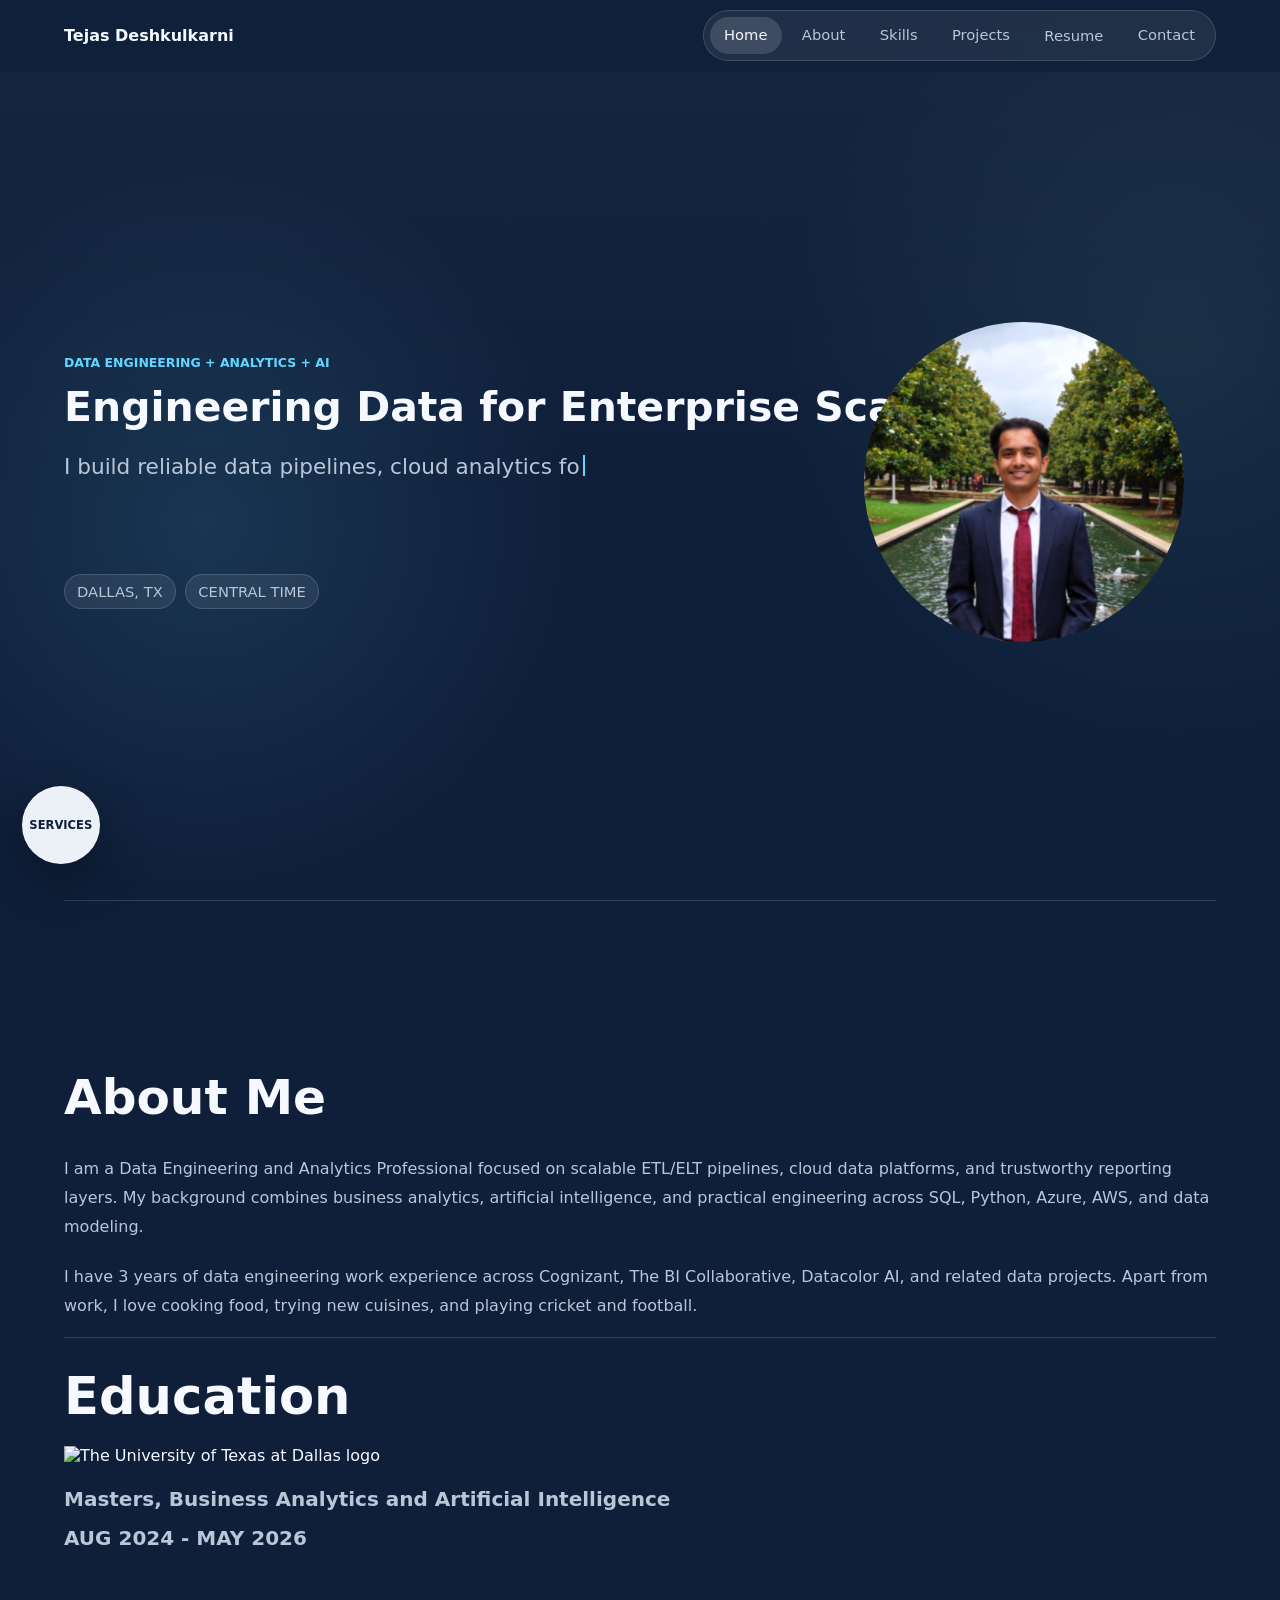
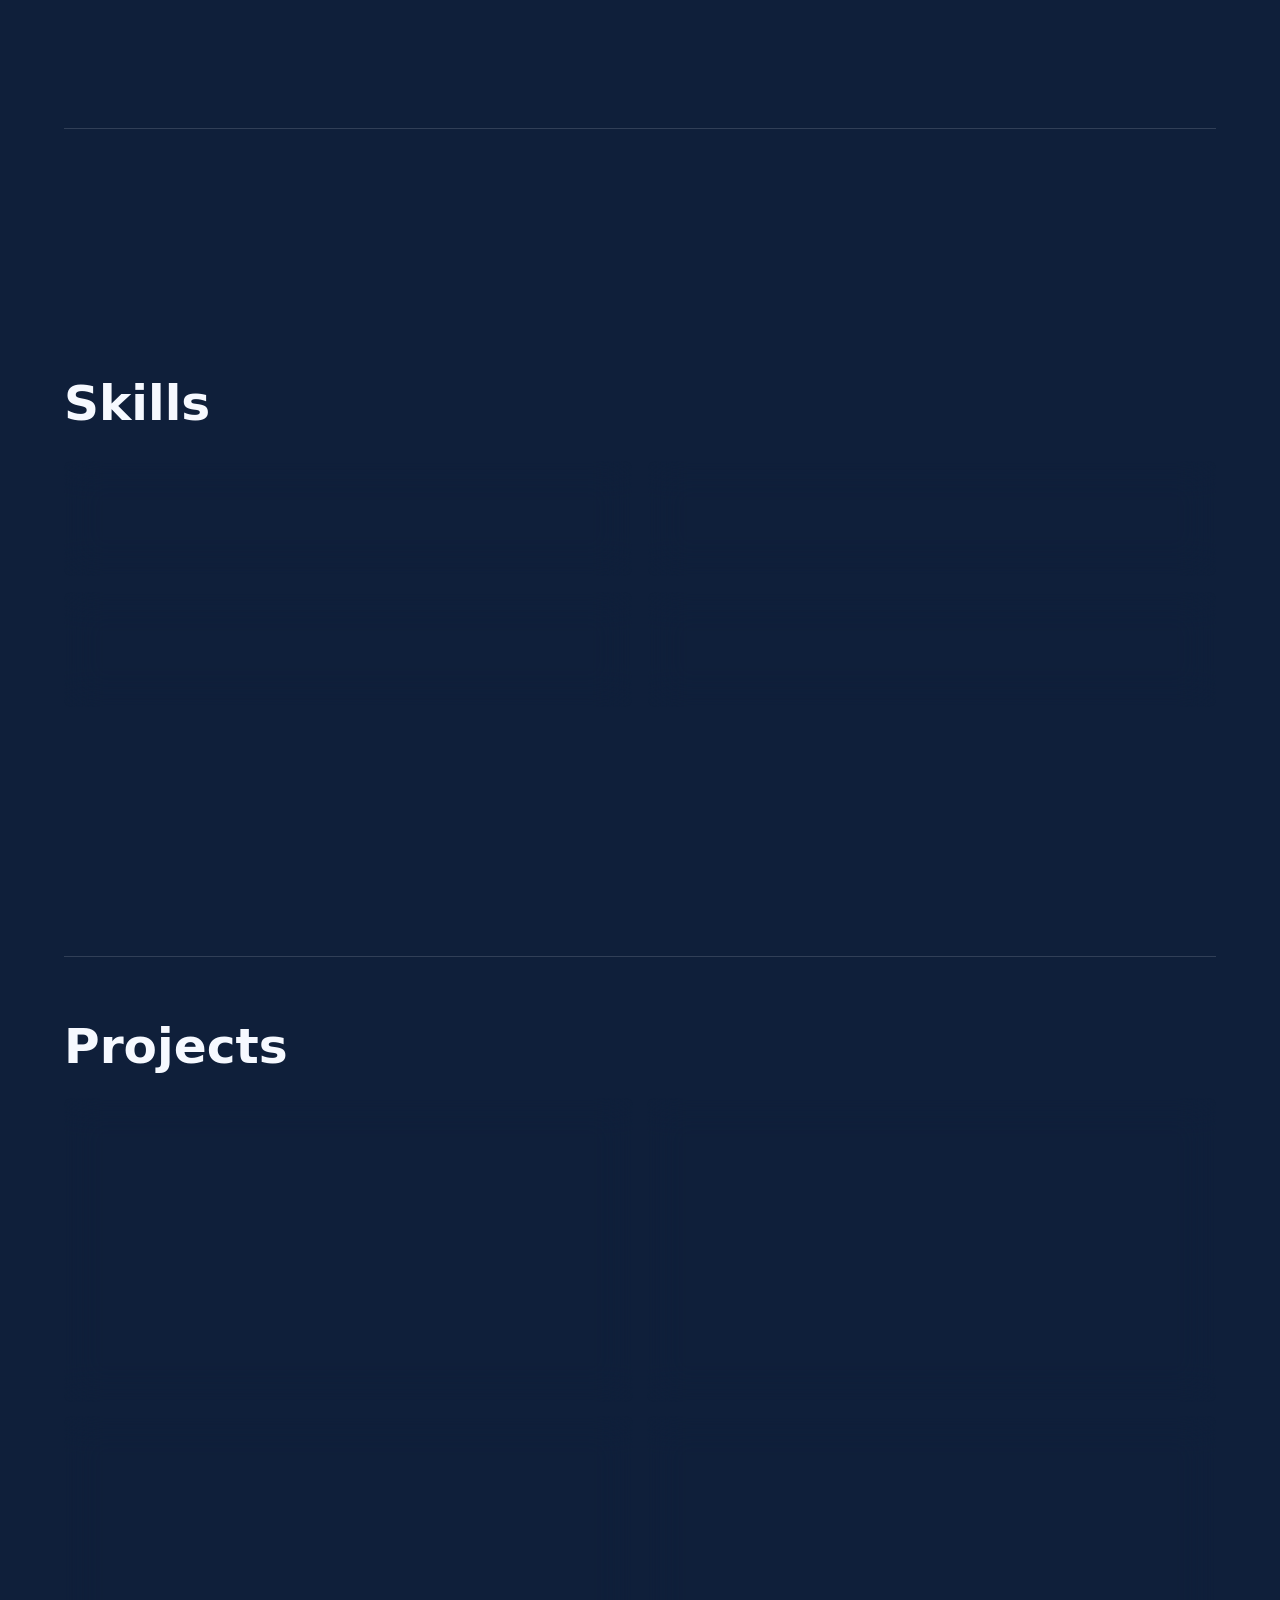
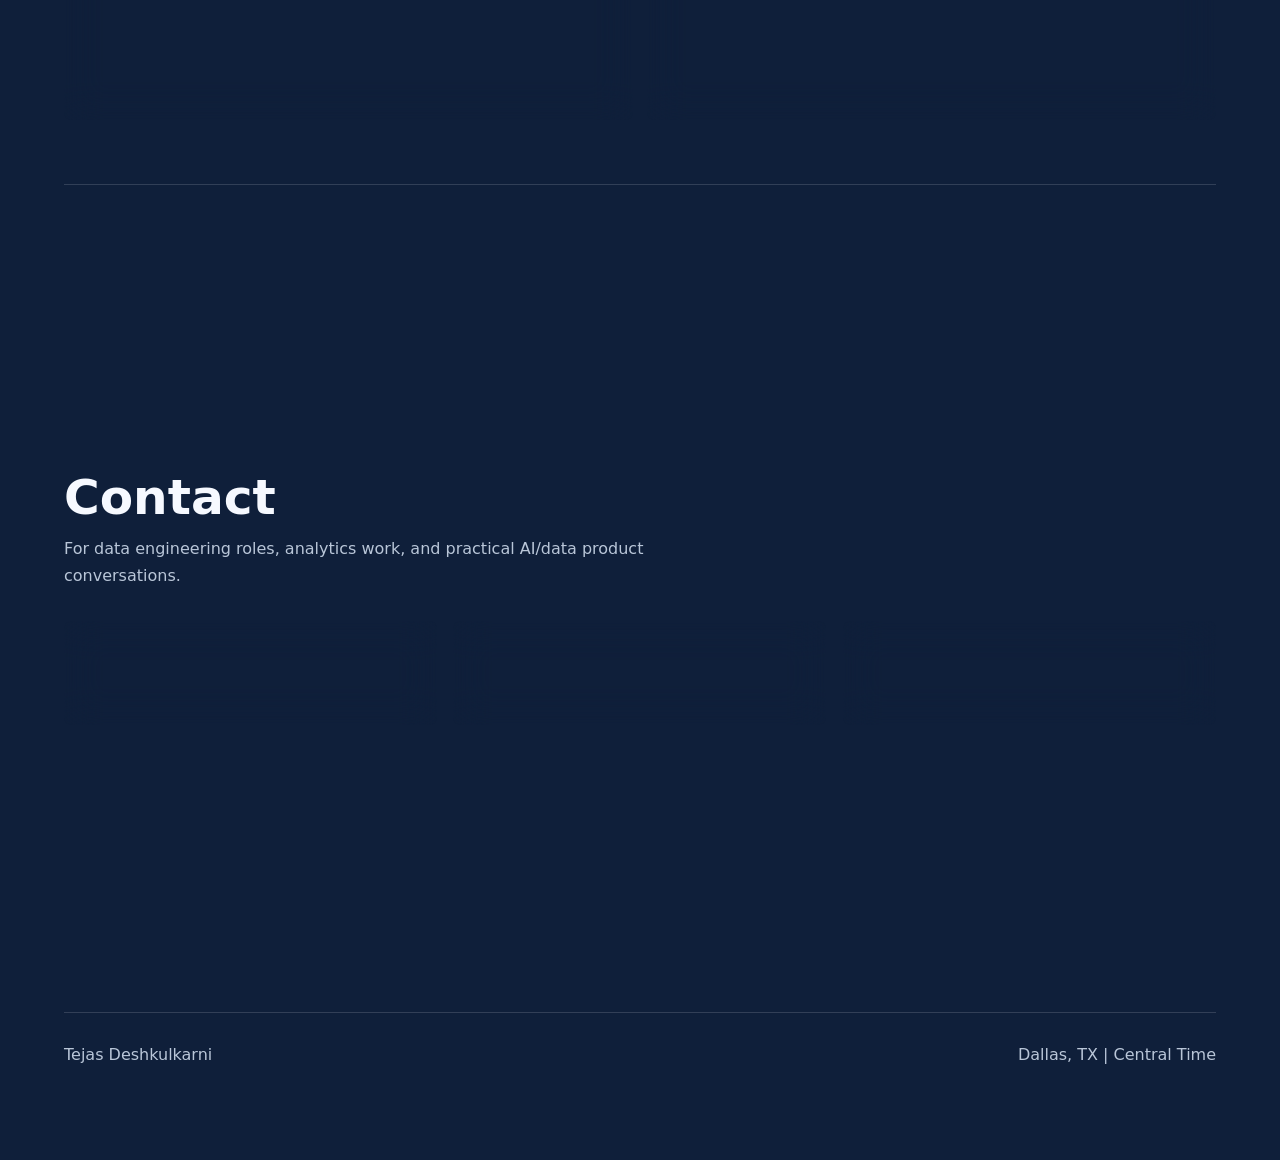
==== index.html @ 815aec46 "Update skills language label" ====
<!doctype html>
<html lang="en">
  <head>
    <meta charset="UTF-8" />
    <meta name="viewport" content="width=device-width, initial-scale=1.0" />
    <meta
      name="description"
      content="Tejas Portfolio - Data engineering, analytics, and AI portfolio for recruiters and clients."
    />
    <meta name="theme-color" content="#0f1f3a" />
    <title>Tejas Deshkulkarni | Engineering Data for Enterprise Scale</title>
    <link rel="icon" href="assets/favicon.svg" type="image/svg+xml" />
    <link rel="preload" as="image" href="assets/linkedin-cropped-photo.png" />
    <link rel="stylesheet" href="styles.css?v=20260722-viewportfix1" />
  </head>
  <body>
    <div class="scroll-progress" aria-hidden="true"></div>
    <div class="cursor-light" aria-hidden="true"></div>

    <header class="site-header" data-elevated="false">
      <a class="brand-mark" href="#home" aria-label="Tejas Deshkulkarni home">Tejas Deshkulkarni</a>

      <nav class="desktop-nav" aria-label="Primary navigation">
        <a href="#home">Home</a>
        <a href="#about">About</a>
        <a href="#skills">Skills</a>
        <a href="#projects">Projects</a>
        <div class="nav-menu">
          <button class="resume-toggle" type="button" aria-expanded="false" aria-controls="resume-menu">Resume</button>
          <div class="resume-menu" id="resume-menu" hidden>
            <a href="documents/Resume_Tejas_Shripad_Deshkulkarni.pdf" target="_blank" rel="noopener noreferrer">View resume</a>
            <a href="documents/Resume_Tejas_Shripad_Deshkulkarni.pdf" download>Download PDF</a>
          </div>
        </div>
        <a href="#contact">Contact</a>
      </nav>

      <button class="icon-button menu-toggle" type="button" aria-label="Open menu" aria-expanded="false">
        <span></span>
        <span></span>
      </button>
    </header>

    <nav class="mobile-nav" aria-label="Mobile navigation" hidden>
      <a href="#home">Home</a>
      <a href="#about">About</a>
      <a href="#skills">Skills</a>
      <a href="#projects">Projects</a>
      <div class="mobile-resume-group">
        <span>Resume</span>
        <a href="documents/Resume_Tejas_Shripad_Deshkulkarni.pdf" target="_blank" rel="noopener noreferrer">View resume</a>
        <a href="documents/Resume_Tejas_Shripad_Deshkulkarni.pdf" download>Download PDF</a>
      </div>
      <a href="#contact">Contact</a>
    </nav>

    <aside class="floating-services" aria-label="Services">
      <button
        class="services-fab"
        type="button"
        aria-expanded="false"
        aria-controls="services-popover"
      >
        Services
      </button>
      <div class="services-popover" id="services-popover" hidden>
        <span>Services</span>
        <ul>
          <li><a class="service-tab" href="data-services.html">Data</a></li>
          <li><a class="service-tab" href="website-development.html">Website Development</a></li>
        </ul>
      </div>
    </aside>

    <main>
      <section class="hero-section" id="home">
        <div class="hero-copy reveal">
          <p class="eyebrow">Data Engineering + Analytics + AI</p>
          <h1>Engineering Data for Enterprise Scale</h1>
          <p
            class="hero-lede is-typing"
            data-type-text="I build reliable data pipelines, cloud analytics foundations, and reporting systems focused on quality, integrity, and business impact."
          ></p>

          <div class="signal-row" aria-label="Portfolio highlights">
            <span>DALLAS, TX</span>
            <span>CENTRAL TIME</span>
          </div>
        </div>

        <div class="hero-visual reveal" aria-label="Portrait of Tejas Deshkulkarni">
          <img
            class="hero-portrait"
            src="assets/linkedin-cropped-photo.png"
            width="800"
            height="800"
            alt="Professional headshot of Tejas Deshkulkarni"
          />
        </div>
      </section>

      <section class="section about-section" id="about">
        <div class="section-heading reveal">
          <h2>About Me</h2>
        </div>
        <div class="about-grid">
          <article class="text-panel reveal">
            <p>
              I am a Data Engineering and Analytics Professional focused on scalable ETL/ELT
              pipelines, cloud data platforms, and trustworthy reporting layers. My background
              combines business analytics, artificial intelligence, and practical engineering across
              SQL, Python, Azure, AWS, and data modeling.
            </p>
            <p>
              I have 3 years of data engineering work experience across Cognizant, The BI
              Collaborative, Datacolor AI, and related data projects. Apart from work, I love
              cooking food, trying new cuisines, and playing cricket and football.
            </p>
          </article>

          <article class="education-feature reveal" aria-label="Education and highlights">
            <h3>Education</h3>
            <div class="education-entry">
              <img
                class="utd-logo"
                src="https://websvcs.utdallas.edu/shared/svg/utd-wordmark-1line-white-web.svg"
                alt="The University of Texas at Dallas logo"
              />
              <p>Masters, Business Analytics and Artificial Intelligence</p>
              <span>AUG 2024 - MAY 2026</span>
            </div>
          </article>
        </div>
      </section>

      <section class="section skills-section" id="skills">
        <div class="section-heading reveal">
          <h2>Skills</h2>
        </div>
        <div class="skill-groups reveal">
          <article class="skill-group">
            <h3>PROGRAMMING LANGUAGES</h3>
            <div class="skill-grid">
              <span class="skill-pill">SQL</span>
              <span class="skill-pill">Python</span>
              <span class="skill-pill">PySpark</span>
            </div>
          </article>
          <article class="skill-group">
            <h3>CLOUD</h3>
            <div class="skill-grid">
              <span class="skill-pill">Azure</span>
              <span class="skill-pill">Azure Data Factory</span>
              <span class="skill-pill">AWS</span>
              <span class="skill-pill">Snowflake</span>
            </div>
          </article>
          <article class="skill-group">
            <h3>DATA ENGINEERING</h3>
            <div class="skill-grid">
              <span class="skill-pill">ETL/ELT</span>
              <span class="skill-pill">Data Modeling</span>
              <span class="skill-pill">Airflow</span>
              <span class="skill-pill">MySQL</span>
            </div>
          </article>
          <article class="skill-group">
            <h3>ANALYTICS</h3>
            <div class="skill-grid">
              <span class="skill-pill">Power BI</span>
              <span class="skill-pill">DAX</span>
              <span class="skill-pill">MS Excel</span>
            </div>
          </article>
        </div>
      </section>

      <section class="section projects-section" id="projects">
        <div class="section-heading reveal">
          <h2>Projects</h2>
        </div>
        <div class="project-grid">
          <article class="project-card reveal">
            <span class="project-kicker">Python data pipeline</span>
            <h3>Retail Analytics Data Pipeline</h3>
            <p>
              Validates retail orders, deduplicates records, calculates sales metrics, and produces
              dimensional CSV outputs with a data quality report.
            </p>
            <div class="tag-row">
              <span>Python</span>
              <span>CSV ETL</span>
              <span>Data Quality</span>
              <span>Unit Tests</span>
            </div>
            <a class="project-link" href="https://github.com/Tejasdk22/Retail-Product-Pipeline" target="_blank" rel="noopener noreferrer">View on GitHub</a>
          </article>

          <article class="project-card reveal">
            <span class="project-kicker">BI reporting system</span>
            <h3>Retail Sales Power BI Report</h3>
            <p>
              A report pack with model-ready CSVs, DAX KPI measures, relationship notes, and a
              multi-page Power BI report specification.
            </p>
            <div class="tag-row">
              <span>Power BI</span>
              <span>DAX</span>
              <span>Data Model</span>
              <span>Reporting</span>
            </div>
            <a class="project-link" href="https://github.com/Tejasdk22/power-bi-sales-report" target="_blank" rel="noopener noreferrer">View on GitHub</a>
          </article>

          <article class="project-card reveal">
            <span class="project-kicker">AI database interface</span>
            <h3>MCP Prompt2DB</h3>
            <p>
              Explores how natural language can drive structured database interactions through an
              MCP-style workflow.
            </p>
            <div class="tag-row">
              <span>MCP</span>
              <span>Prompt Engineering</span>
              <span>Databases</span>
              <span>AI Tooling</span>
            </div>
            <a class="project-link" href="https://github.com/Tejasdk22/MCP-Prompt2DB" target="_blank" rel="noopener noreferrer">View on GitHub</a>
          </article>

          <article class="project-card reveal">
            <span class="project-kicker">Recommendation system</span>
            <h3>Agentra AWS Course Recommender</h3>
            <p>
              Matches learners with relevant AWS course paths using structured inputs and practical
              recommendation logic.
            </p>
            <div class="tag-row">
              <span>AWS</span>
              <span>Recommendation System</span>
              <span>Python</span>
              <span>Data Product</span>
            </div>
            <a class="project-link" href="https://github.com/Tejasdk22/Agentra_AWS_Course_Recommendation_System" target="_blank" rel="noopener noreferrer">View on GitHub</a>
          </article>
        </div>
      </section>

      <section class="section contact-section" id="contact">
        <div class="section-heading reveal">
          <h2>Contact</h2>
          <p>For data engineering roles, analytics work, and practical AI/data product conversations.</p>
        </div>
        <div class="contact-grid">
          <a class="contact-card reveal" href="mailto:tejasdeshus11@gmail.com">
            <span>Email</span>
            <strong>tejasdeshus11@gmail.com</strong>
          </a>
          <div class="contact-card reveal">
            <span>Phone</span>
            <strong>669-249-0931</strong>
          </div>
          <a class="contact-card reveal" href="https://www.linkedin.com/in/tejas-deshkulkarni/" target="_blank" rel="noopener noreferrer">
            <span>LinkedIn</span>
            <strong>tejas-deshkulkarni</strong>
          </a>
        </div>
      </section>
    </main>

    <footer class="site-footer">
      <span>Tejas Deshkulkarni</span>
      <span>Dallas, TX | Central Time</span>
    </footer>

    <script src="script.js?v=20260722-viewportfix1"></script>
  </body>
</html>
---- styles.css ----
:root {
  --bg: #0f1f3a;
  --bg-strong: #142747;
  --ink: #f6f9ff;
  --muted: #b9c6d8;
  --line: rgba(246, 249, 255, 0.15);
  --panel: rgba(18, 39, 70, 0.78);
  --surface: rgba(246, 249, 255, 0.08);
  --surface-strong: rgba(246, 249, 255, 0.14);
  --accent: #62d6ff;
  --accent-2: #7ee6c5;
  --accent-3: #a9c7ff;
  --on-accent: #061727;
  --accent-soft: rgba(98, 214, 255, 0.18);
  --shadow: 0 24px 80px rgba(0, 0, 0, 0.34);
  --radius: 8px;
  --header-height: 72px;
  --panel-height: calc(var(--app-height, 100vh) - var(--header-height));
  color-scheme: dark;
}

* {
  box-sizing: border-box;
}

html {
  scroll-behavior: smooth;
  scroll-padding-top: var(--header-height);
}

body {
  min-width: 320px;
  margin: 0;
  font-family: Inter, ui-sans-serif, system-ui, -apple-system, BlinkMacSystemFont, "Segoe UI", sans-serif;
  color: var(--ink);
  background:
    radial-gradient(circle at 16% 12%, rgba(98, 214, 255, 0.12), transparent 23rem),
    radial-gradient(circle at 92% 8%, rgba(126, 230, 197, 0.08), transparent 25rem),
    linear-gradient(180deg, rgba(246, 249, 255, 0.03), transparent 30rem),
    var(--bg);
  letter-spacing: 0;
}

.scroll-progress {
  position: fixed;
  top: 0;
  left: 0;
  z-index: 60;
  width: 0%;
  height: 3px;
  background: var(--accent);
  box-shadow: 0 0 24px var(--accent-soft);
  pointer-events: none;
}

body.menu-open {
  overflow: hidden;
}

a {
  color: inherit;
  text-decoration: none;
}

button,
input {
  font: inherit;
}

button {
  cursor: pointer;
}

a:focus-visible,
button:focus-visible,
input:focus-visible {
  outline: 3px solid rgba(98, 214, 255, 0.48);
  outline-offset: 4px;
}

img {
  max-width: 100%;
  display: block;
}

[hidden] {
  display: none !important;
}

::selection {
  color: #fff;
  background: var(--accent);
}

.cursor-light {
  position: fixed;
  inset: auto;
  width: 38rem;
  height: 38rem;
  border-radius: 999px;
  pointer-events: none;
  transform: translate(-50%, -50%);
  background: radial-gradient(circle, rgba(98, 214, 255, 0.15), rgba(98, 214, 255, 0) 64%);
  opacity: 0;
  z-index: 0;
  transition: opacity 180ms ease;
}

.site-header {
  position: sticky;
  top: 0;
  z-index: 20;
  min-height: var(--header-height);
  display: flex;
  align-items: center;
  justify-content: space-between;
  padding: 0 5vw;
  background: rgba(15, 31, 58, 0.78);
  border-bottom: 1px solid transparent;
  backdrop-filter: blur(20px);
  transition: border-color 180ms ease, box-shadow 180ms ease;
}

.site-header[data-elevated="true"] {
  border-color: var(--line);
  box-shadow: 0 12px 36px rgba(0, 0, 0, 0.22);
}

.brand-mark,
.desktop-nav,
.signal-row,
.tag-row,
.site-footer {
  display: flex;
  align-items: center;
}

.brand-mark {
  min-height: 2.65rem;
  font-weight: 700;
  letter-spacing: 0;
}

.desktop-nav {
  position: relative;
  gap: 0.35rem;
  padding: 0.35rem;
  border: 1px solid var(--line);
  border-radius: 999px;
  background: rgba(244, 246, 238, 0.07);
}

.desktop-nav a,
.resume-toggle {
  min-height: 2.35rem;
  padding: 0.58rem 0.9rem;
  border: 0;
  border-radius: 999px;
  color: var(--muted);
  background: transparent;
  font-size: 0.92rem;
  transition: color 160ms ease, background 160ms ease;
}

.desktop-nav a:hover,
.desktop-nav a:focus-visible,
.desktop-nav a.is-active,
.resume-toggle:hover,
.resume-toggle:focus-visible,
.resume-toggle[aria-expanded="true"] {
  color: var(--ink);
  background: var(--surface-strong);
}

.nav-menu {
  position: relative;
}

.resume-menu {
  position: absolute;
  right: 0;
  top: calc(100% + 0.6rem);
  z-index: 50;
  min-width: 12rem;
  display: grid;
  gap: 0.25rem;
  padding: 0.45rem;
  border: 1px solid var(--line);
  border-radius: var(--radius);
  background: rgba(20, 43, 78, 0.98);
  box-shadow: var(--shadow);
}

.resume-menu a {
  min-height: 2.5rem;
  padding: 0.7rem 0.8rem;
  border-radius: var(--radius);
}

.icon-button {
  width: 2.65rem;
  height: 2.65rem;
  display: inline-grid;
  place-items: center;
  border: 1px solid var(--line);
  border-radius: 50%;
  color: var(--ink);
  background: var(--surface);
}

.menu-toggle {
  display: none;
  gap: 0.2rem;
}

.menu-toggle span {
  width: 1rem;
  height: 2px;
  display: block;
  background: currentColor;
  transition: transform 160ms ease;
}

.menu-toggle[aria-expanded="true"] span:first-child {
  transform: translateY(2px) rotate(45deg);
}

.menu-toggle[aria-expanded="true"] span:last-child {
  transform: translateY(-2px) rotate(-45deg);
}

.mobile-nav {
  position: fixed;
  inset: var(--header-height) 1rem auto;
  z-index: 30;
  display: grid;
  gap: 0.35rem;
  padding: 0.7rem;
  border: 1px solid var(--line);
  border-radius: var(--radius);
  background: rgba(20, 43, 78, 0.96);
  box-shadow: var(--shadow);
  backdrop-filter: blur(18px);
}

.mobile-nav a {
  padding: 0.95rem 1rem;
  border-radius: var(--radius);
  color: var(--muted);
}

.mobile-resume-group {
  display: grid;
  gap: 0.25rem;
  padding: 0.5rem;
  border: 1px solid var(--line);
  border-radius: var(--radius);
  background: var(--surface);
}

.mobile-resume-group span {
  padding: 0.45rem 0.5rem;
  color: var(--ink);
  font-weight: 800;
}

.mobile-resume-group a {
  padding: 0.75rem 0.5rem;
}

.mobile-nav a:hover {
  background: var(--surface-strong);
  color: var(--ink);
}

.floating-services {
  position: fixed;
  left: clamp(0.85rem, 2vw, 1.35rem);
  bottom: clamp(1.4rem, 4vh, 2.4rem);
  z-index: 40;
}

.services-fab {
  width: 4.9rem;
  height: 4.9rem;
  display: grid;
  place-items: center;
  border: 1px solid rgba(246, 249, 255, 0.9);
  border-radius: 50%;
  color: var(--bg);
  background: rgba(246, 249, 255, 0.96);
  box-shadow: 0 18px 50px rgba(0, 0, 0, 0.32), 0 0 0 0 rgba(246, 249, 255, 0.22);
  font-size: 0.72rem;
  font-weight: 900;
  text-transform: uppercase;
  backdrop-filter: blur(18px);
  animation: servicePulse 2.8s ease-out infinite;
  transition: transform 160ms ease, border-color 160ms ease, background 160ms ease;
}

.services-fab:hover,
.services-fab[aria-expanded="true"] {
  transform: translateX(4px);
  border-color: #fff;
  background: #fff;
}

.services-popover {
  position: absolute;
  left: calc(100% + 0.8rem);
  bottom: 0;
  min-width: 15rem;
  padding: 1rem;
  border: 1px solid var(--line);
  border-radius: var(--radius);
  background: rgba(20, 43, 78, 0.98);
  box-shadow: var(--shadow);
  backdrop-filter: blur(18px);
}

.services-popover span {
  display: block;
  margin-bottom: 0.75rem;
  color: var(--accent-2);
  font-size: 0.78rem;
  font-weight: 900;
  text-transform: uppercase;
}

.services-popover ul {
  display: grid;
  gap: 0.55rem;
  margin: 0;
  padding: 0;
  list-style: none;
}

.service-tab {
  display: block;
  padding: 0.7rem 0.8rem;
  border: 1px solid var(--line);
  border-radius: var(--radius);
  color: var(--ink);
  background: var(--surface);
  font-weight: 800;
  transition: background 160ms ease, transform 160ms ease;
}

.service-tab:hover,
.service-tab:focus-visible {
  background: var(--surface-strong);
  transform: translateX(3px);
}

main {
  position: relative;
  z-index: 1;
}

.hero-section {
  min-height: var(--panel-height);
  display: grid;
  grid-template-columns: minmax(0, 1fr) minmax(18rem, 24rem);
  gap: clamp(2rem, 5vw, 3.75rem);
  align-items: center;
  width: min(1180px, 90vw);
  margin: 0 auto;
  padding: clamp(1.75rem, 4vh, 3rem) 0 clamp(2rem, 5vh, 4rem);
}

.eyebrow {
  margin: 0 0 1rem;
  color: var(--accent);
  font-size: 0.78rem;
  font-weight: 800;
  letter-spacing: 0;
  text-transform: uppercase;
}

h1,
h2,
h3,
p {
  margin-top: 0;
}

h1 {
  max-width: 100%;
  margin-bottom: 1.35rem;
  font-size: clamp(2.35rem, 3.2vw, 2.85rem);
  line-height: 1.04;
  letter-spacing: 0;
  white-space: nowrap;
}

h2 {
  max-width: min(100%, 42rem);
  margin-bottom: 0;
  font-size: clamp(2rem, 3.8vw, 3.4rem);
  line-height: 1.05;
  letter-spacing: 0;
}

h3 {
  margin-bottom: 0.65rem;
  font-size: clamp(1.2rem, 2vw, 1.55rem);
  letter-spacing: 0;
}

.hero-lede {
  max-width: 43rem;
  min-height: 4.4em;
  margin-bottom: 1.8rem;
  color: var(--muted);
  font-size: clamp(1.08rem, 2vw, 1.35rem);
  line-height: 1.6;
}

.hero-lede.is-typing::after {
  content: "";
  display: inline-block;
  width: 0.1em;
  height: 1em;
  margin-left: 0.14em;
  background: var(--accent);
  vertical-align: -0.12em;
  animation: caretBlink 900ms steps(1) infinite;
}

.signal-row {
  flex-wrap: wrap;
  gap: 0.6rem;
  color: var(--muted);
  font-size: 0.92rem;
}

.signal-row span {
  padding: 0.5rem 0.75rem;
  border: 1px solid var(--line);
  border-radius: 999px;
  background: var(--surface);
}

.hero-visual {
  position: relative;
  display: grid;
  justify-items: center;
}

.hero-portrait {
  width: clamp(19rem, 25vw, 23.5rem);
  height: clamp(19rem, 25vw, 23.5rem);
  aspect-ratio: 1 / 1;
  border-radius: 50%;
  object-fit: cover;
  object-position: center center;
  filter: saturate(1.04) contrast(1.03);
}

.section {
  width: min(1180px, 90vw);
  margin: 0 auto;
}

.section {
  padding: clamp(3rem, 6vw, 5rem) 0;
  border-top: 1px solid var(--line);
}

.about-section,
.skills-section,
.projects-section,
.contact-section {
  min-height: var(--panel-height);
  display: flex;
  flex-direction: column;
  justify-content: center;
  padding-top: clamp(1.25rem, 2.5vh, 2rem);
  padding-bottom: clamp(1.25rem, 2.5vh, 2rem);
}

.projects-section .section-heading {
  margin-bottom: clamp(1rem, 2.5vw, 1.6rem);
}

.section-heading {
  margin-bottom: clamp(1.25rem, 2.5vw, 2rem);
}

.section-heading h2 {
  white-space: nowrap;
}

.section-heading p {
  max-width: 42rem;
  margin: 0.85rem 0 0;
  color: var(--muted);
  line-height: 1.65;
}

.about-grid {
  display: grid;
  grid-template-columns: 1fr;
  gap: 1rem;
  align-items: stretch;
}

.contact-card {
  border: 1px solid var(--line);
  border-radius: var(--radius);
  background: var(--panel);
  box-shadow: 0 18px 60px rgba(0, 0, 0, 0.18);
  backdrop-filter: blur(18px);
}

.text-panel {
  height: 100%;
  display: flex;
  flex-direction: column;
  justify-content: center;
  padding: 0;
}

.text-panel p {
  max-width: 76rem;
  margin-bottom: 1.35rem;
  color: var(--muted);
  text-align: left;
  line-height: 1.8;
}

.text-panel p:last-child {
  margin-bottom: 0;
}

.education-feature {
  padding: clamp(1.25rem, 3vw, 2rem) 0 0;
  border-top: 1px solid var(--line);
}

.education-feature h3 {
  max-width: 100%;
  margin-bottom: 1.4rem;
  font-size: clamp(2rem, 4vw, 3.4rem);
  line-height: 1.05;
}

.education-entry {
  display: grid;
  gap: 0.65rem;
  padding-bottom: 0.2rem;
}

.utd-logo {
  width: min(100%, 26rem);
  height: auto;
  margin-bottom: 0.6rem;
}

.education-entry h4 {
  margin: 0;
  color: var(--ink);
  font-size: clamp(1.45rem, 2.8vw, 2.4rem);
  line-height: 1.08;
}

.education-entry p,
.education-entry span {
  margin: 0;
  color: var(--muted);
  font-size: clamp(1rem, 1.8vw, 1.25rem);
  font-weight: 800;
  line-height: 1.45;
}

.skill-groups {
  display: grid;
  grid-template-columns: repeat(2, minmax(0, 1fr));
  gap: 1rem;
}

.skill-group {
  position: relative;
  padding: 1.05rem;
  border: 1px solid var(--line);
  border-radius: var(--radius);
  background: var(--panel);
  box-shadow: 0 18px 60px rgba(0, 0, 0, 0.18);
  backdrop-filter: blur(18px);
}

.skill-group h3 {
  margin-bottom: 1rem;
  color: var(--accent-3);
  font-size: 1rem;
}

.skill-grid {
  display: flex;
  flex-wrap: wrap;
  gap: 0.72rem;
}

.skill-pill {
  min-height: 2.8rem;
  display: inline-flex;
  align-items: center;
  padding: 0.7rem 0.85rem;
  border: 1px solid var(--line);
  border-radius: var(--radius);
  background: var(--surface);
  box-shadow: 0 14px 34px rgba(0, 0, 0, 0.16);
  transition: transform 160ms ease, opacity 160ms ease;
}

.skill-pill:hover {
  transform: translateY(-3px);
}

.project-grid {
  display: grid;
  grid-template-columns: repeat(2, minmax(0, 1fr));
  gap: 0.85rem;
}

.project-card {
  position: relative;
  overflow: hidden;
  display: grid;
  grid-template-rows: 1.1rem 4.35rem 5.2rem 3.55rem auto;
  min-height: 18.75rem;
  padding: 1rem;
  border: 1px solid var(--line);
  border-radius: var(--radius);
  background: var(--panel);
  box-shadow: 0 18px 60px rgba(0, 0, 0, 0.18);
  backdrop-filter: blur(18px);
  transition: transform 180ms ease, border-color 180ms ease, box-shadow 180ms ease;
}

.project-card::before {
  content: "";
  position: absolute;
  inset: 0 0 auto;
  height: 3px;
  background: linear-gradient(90deg, var(--accent), var(--accent-2));
  opacity: 0.72;
}

.project-card:hover {
  transform: translateY(-5px);
  border-color: rgba(98, 214, 255, 0.38);
  box-shadow: var(--shadow);
}

.project-kicker {
  color: var(--accent-2);
  font-size: 0.72rem;
  font-weight: 800;
  text-transform: uppercase;
}

.project-card h3 {
  max-width: 20ch;
  margin-bottom: 0;
  align-self: center;
  font-size: clamp(1.35rem, 2vw, 1.7rem);
  line-height: 1.08;
}

.project-card p {
  max-width: 37rem;
  margin-bottom: 0;
  color: var(--muted);
  line-height: 1.55;
}

.project-link {
  width: fit-content;
  padding: 0.68rem 0.8rem;
  border: 1px solid var(--line);
  border-radius: var(--radius);
  color: var(--ink);
  background: var(--surface);
  font-weight: 800;
  transition: background 160ms ease, transform 160ms ease;
}

.project-link:hover {
  background: var(--surface-strong);
  transform: translateY(-2px);
}

.tag-row {
  align-self: start;
  flex-wrap: wrap;
  gap: 0.38rem;
  margin-bottom: 0;
}

.tag-row span {
  padding: 0.38rem 0.52rem;
  border: 1px solid var(--line);
  border-radius: 999px;
  color: var(--muted);
  font-size: 0.72rem;
  background: var(--surface);
}

.contact-grid {
  display: grid;
  grid-template-columns: repeat(3, minmax(0, 1fr));
  gap: 1rem;
}

.contact-card span {
  color: var(--accent-3);
  font-size: 0.78rem;
  font-weight: 800;
  text-transform: uppercase;
}

.contact-card {
  min-height: 6.5rem;
  display: flex;
  flex-direction: column;
  justify-content: space-between;
  padding: 1.2rem;
  overflow-wrap: anywhere;
  transition: transform 160ms ease, box-shadow 160ms ease;
}

a.contact-card:hover {
  transform: translateY(-4px);
  box-shadow: var(--shadow);
}

.service-page {
  min-height: var(--panel-height);
}

.service-hero {
  min-height: var(--panel-height);
  display: flex;
  flex-direction: column;
  justify-content: center;
  padding-top: clamp(3.5rem, 8vw, 6rem);
  padding-bottom: clamp(2rem, 4vw, 3rem);
  border-top: 0;
}

.service-landing {
  display: grid;
  grid-template-columns: minmax(0, 1fr);
  gap: clamp(0.55rem, 1.2vw, 0.85rem);
  align-content: center;
  padding-top: clamp(1rem, 2.5vh, 1.6rem);
  padding-bottom: clamp(1rem, 2.5vh, 1.6rem);
}

.service-landing .eyebrow,
.service-landing h1,
.service-landing .service-lede,
.service-landing .service-card-grid {
  grid-column: 1 / -1;
}

.service-landing .eyebrow {
  margin-bottom: 0;
}

.service-landing h1 {
  margin-bottom: 0;
  font-size: clamp(2.15rem, 4.4vw, 3.55rem);
}

.service-landing .service-lede {
  max-width: 58rem;
  margin-bottom: 0.15rem;
}

.service-hero h1 {
  max-width: 13ch;
  white-space: normal;
}

.service-lede {
  max-width: 52rem;
  color: var(--muted);
  font-size: clamp(1.12rem, 2vw, 1.45rem);
  line-height: 1.65;
}

.service-card-grid {
  display: grid;
  grid-template-columns: minmax(0, 1fr);
  gap: 0;
  align-items: start;
}

.service-card-grid-single {
  grid-template-columns: minmax(0, 1fr);
}

.service-card-grid-compact {
  grid-template-columns: minmax(0, 1fr);
  gap: 0;
}

.service-detail-card {
  display: grid;
  grid-template-columns: minmax(12rem, 0.32fr) minmax(0, 1fr);
  gap: clamp(0.75rem, 1.6vw, 1.25rem);
  align-items: baseline;
  padding: 0.72rem 0;
  border-top: 1px solid var(--line);
}

.service-card-grid-compact .service-detail-card,
.service-landing .service-card-grid-single .service-detail-card {
  min-height: 0;
  grid-template-rows: none;
  padding: 0.72rem 0;
}

.service-landing .service-card-grid-single .service-detail-card {
  grid-template-columns: minmax(0, 1fr);
  gap: 0.55rem;
}

.service-detail-card span {
  display: block;
  color: var(--accent-2);
  font-size: 0.78rem;
  font-weight: 900;
  text-transform: uppercase;
}

.service-detail-card h2 {
  margin-bottom: 0;
  font-size: clamp(1.1rem, 1.55vw, 1.35rem);
  line-height: 1.1;
}

.service-card-grid-compact .service-detail-card h2,
.service-landing .service-card-grid-single .service-detail-card h2 {
  margin: 0;
  font-size: clamp(1.1rem, 1.55vw, 1.35rem);
}

.service-detail-card p {
  margin-bottom: 0;
  color: var(--muted);
  line-height: 1.45;
}

.service-card-grid-compact .service-detail-card p,
.service-landing .service-card-grid-single .service-detail-card p {
  font-size: 0.9rem;
  line-height: 1.45;
}

.service-tools {
  margin-top: 0;
  padding: 0.9rem 0 0;
  border-top: 1px solid var(--line);
  border-right: 0;
  border-bottom: 0;
  border-left: 0;
  border-radius: var(--radius);
  background: transparent;
}

.service-landing .service-tools,
.service-landing .service-next {
  height: 100%;
  margin-top: 0;
  padding: 0.9rem 0 0;
}

.service-tools > span {
  display: block;
  margin-bottom: 1rem;
  color: var(--accent-3);
  font-size: 0.78rem;
  font-weight: 900;
  text-transform: uppercase;
}

.service-landing .service-tools > span {
  margin-bottom: 0.75rem;
}

.service-tool-grid {
  display: flex;
  flex-wrap: wrap;
  gap: 0.55rem;
}

.service-tool-grid span {
  min-height: 2.35rem;
  display: inline-flex;
  align-items: center;
  padding: 0.55rem 0.75rem;
  border: 1px solid var(--line);
  border-radius: var(--radius);
  color: var(--ink);
  background: var(--surface);
  font-weight: 800;
  font-size: 0.88rem;
}

.service-next {
  margin-top: 0;
  padding: 0.9rem 0 0;
  border-top: 1px solid rgba(126, 230, 197, 0.28);
  border-right: 0;
  border-bottom: 0;
  border-left: 0;
  border-radius: var(--radius);
  background: transparent;
  box-shadow: none;
}

.service-next h2 {
  margin-bottom: 0.75rem;
  font-size: clamp(1.55rem, 2.5vw, 2.2rem);
}

.service-landing .service-next h2 {
  font-size: clamp(1.25rem, 2vw, 1.75rem);
}

.service-next p {
  max-width: 42rem;
  margin-bottom: 1.2rem;
  color: var(--muted);
  line-height: 1.7;
}

.service-landing .service-next p {
  margin-bottom: 0.9rem;
  line-height: 1.5;
}

.site-footer {
  justify-content: space-between;
  gap: 1rem;
  width: min(1180px, 90vw);
  margin: 0 auto;
  padding: 2rem 0 6rem;
  color: var(--muted);
  border-top: 1px solid var(--line);
}

.reveal {
  opacity: 0;
  transform: translateY(24px);
  transition: opacity 700ms ease, transform 700ms ease;
}

.reveal.is-visible {
  opacity: 1;
  transform: translateY(0);
}

@keyframes caretBlink {
  50% {
    opacity: 0;
  }
}

@keyframes servicePulse {
  0% {
    box-shadow: 0 18px 50px rgba(0, 0, 0, 0.32), 0 0 0 0 rgba(246, 249, 255, 0.22);
  }

  70% {
    box-shadow: 0 18px 50px rgba(0, 0, 0, 0.32), 0 0 0 18px rgba(246, 249, 255, 0);
  }

  100% {
    box-shadow: 0 18px 50px rgba(0, 0, 0, 0.32), 0 0 0 0 rgba(246, 249, 255, 0);
  }
}

@media (max-width: 920px) {
  .desktop-nav {
    display: none;
  }

  .menu-toggle {
    display: inline-grid;
  }

  .hero-section,
  .about-grid {
    grid-template-columns: 1fr;
  }

  .hero-section {
    min-height: var(--panel-height);
    padding-top: 1.5rem;
  }

  h1 {
    max-width: 14ch;
    white-space: normal;
  }

  .hero-visual {
    order: -1;
    justify-items: start;
  }

  .hero-portrait {
    width: min(76vw, 20rem);
    height: min(76vw, 20rem);
  }

  .skill-groups,
  .contact-grid {
    grid-template-columns: 1fr 1fr;
  }

  .project-grid {
    grid-template-columns: 1fr;
  }

  .service-landing {
    min-height: auto;
    grid-template-columns: 1fr;
    padding-top: 2rem;
    padding-bottom: 2.5rem;
  }

  .service-landing .service-tools,
  .service-landing .service-next {
    height: auto;
  }

  .service-card-grid,
  .service-card-grid-single {
    grid-template-columns: 1fr;
  }

  .service-detail-card {
    grid-template-columns: 1fr;
    gap: 0.25rem;
    grid-template-rows: auto;
    min-height: 0;
  }

  .service-detail-card span,
  .service-detail-card h2 {
    margin-bottom: 0.15rem;
  }

}

@media (max-width: 640px) {
  :root {
    --header-height: 64px;
  }

  .site-header {
    padding: 0 1rem;
  }

  .floating-services {
    left: 0.7rem;
    bottom: 1.2rem;
  }

  .services-fab {
    width: 4.35rem;
    height: 4.35rem;
    font-size: 0.66rem;
  }

  .services-popover {
    left: 0;
    top: auto;
    bottom: calc(100% + 0.8rem);
    width: min(16rem, calc(100vw - 1.4rem));
    min-width: 0;
    transform: none;
  }

  .hero-section,
  .section,
  .site-footer {
    width: min(100% - 2rem, 1180px);
  }

  .project-grid,
  .skill-groups,
  .contact-grid {
    grid-template-columns: 1fr;
  }

  .project-card {
    grid-template-rows: auto;
    min-height: 0;
  }

  .project-kicker,
  .project-card h3,
  .project-card p,
  .tag-row {
    margin-bottom: 1rem;
  }

  .text-panel p {
    text-align: left;
  }


  .site-footer {
    display: grid;
  }

}

@media (prefers-reduced-motion: reduce) {
  *,
  *::before,
  *::after {
    scroll-behavior: auto !important;
    animation-duration: 0.001ms !important;
    animation-iteration-count: 1 !important;
    transition-duration: 0.001ms !important;
  }

  .cursor-light {
    display: none;
  }

  .services-fab {
    animation: none;
  }
}
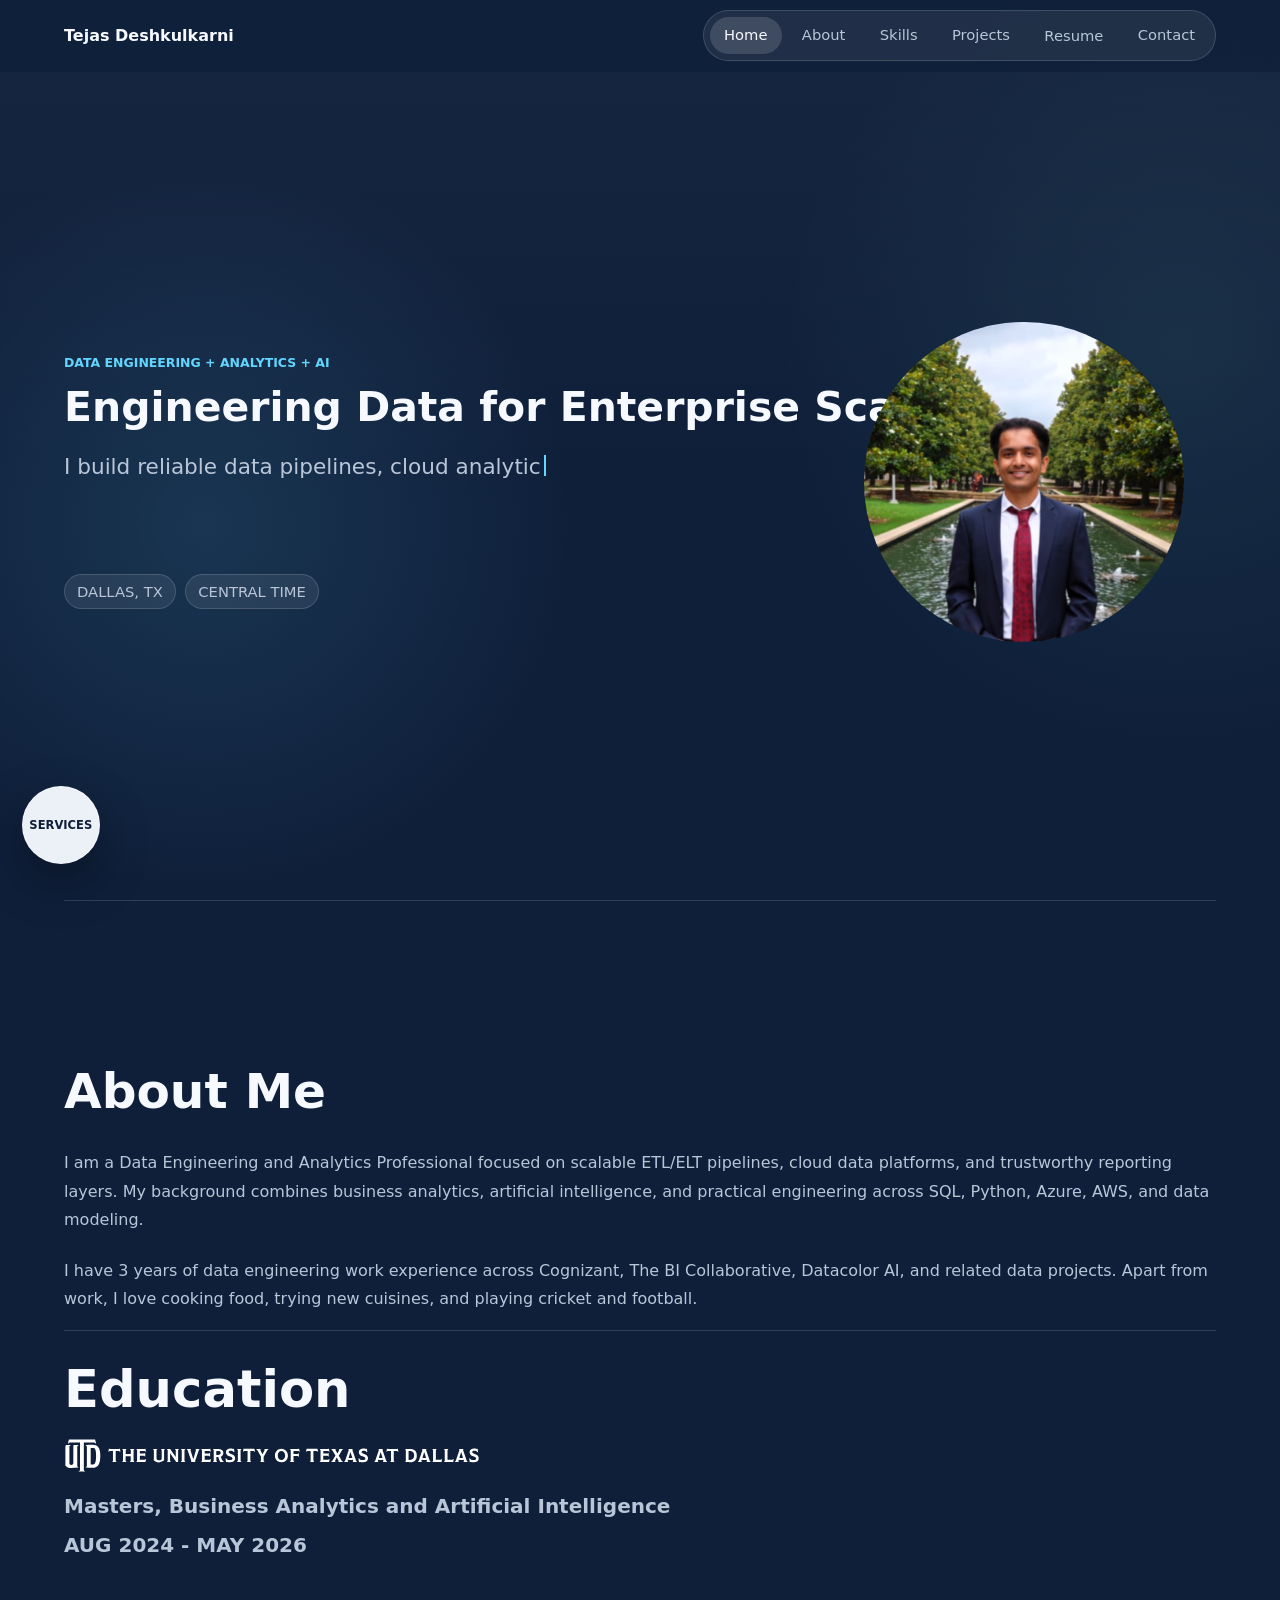
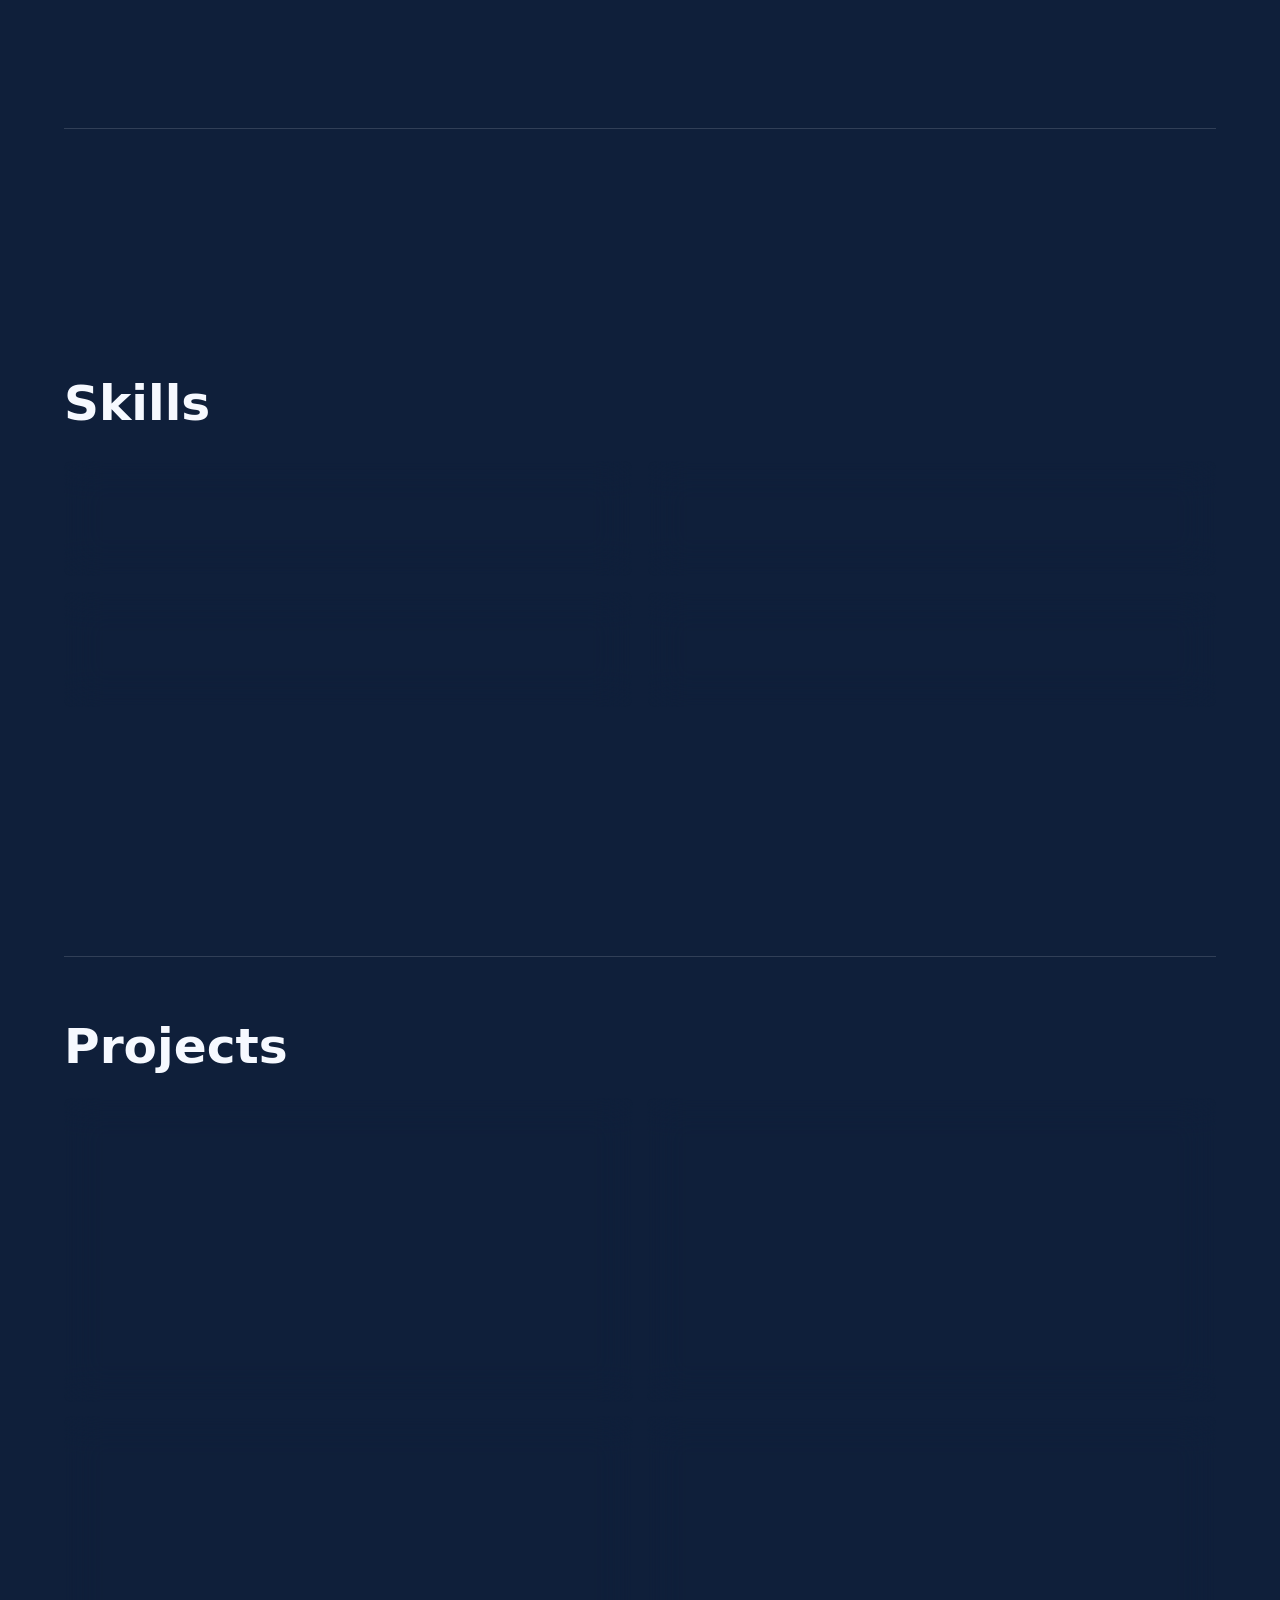
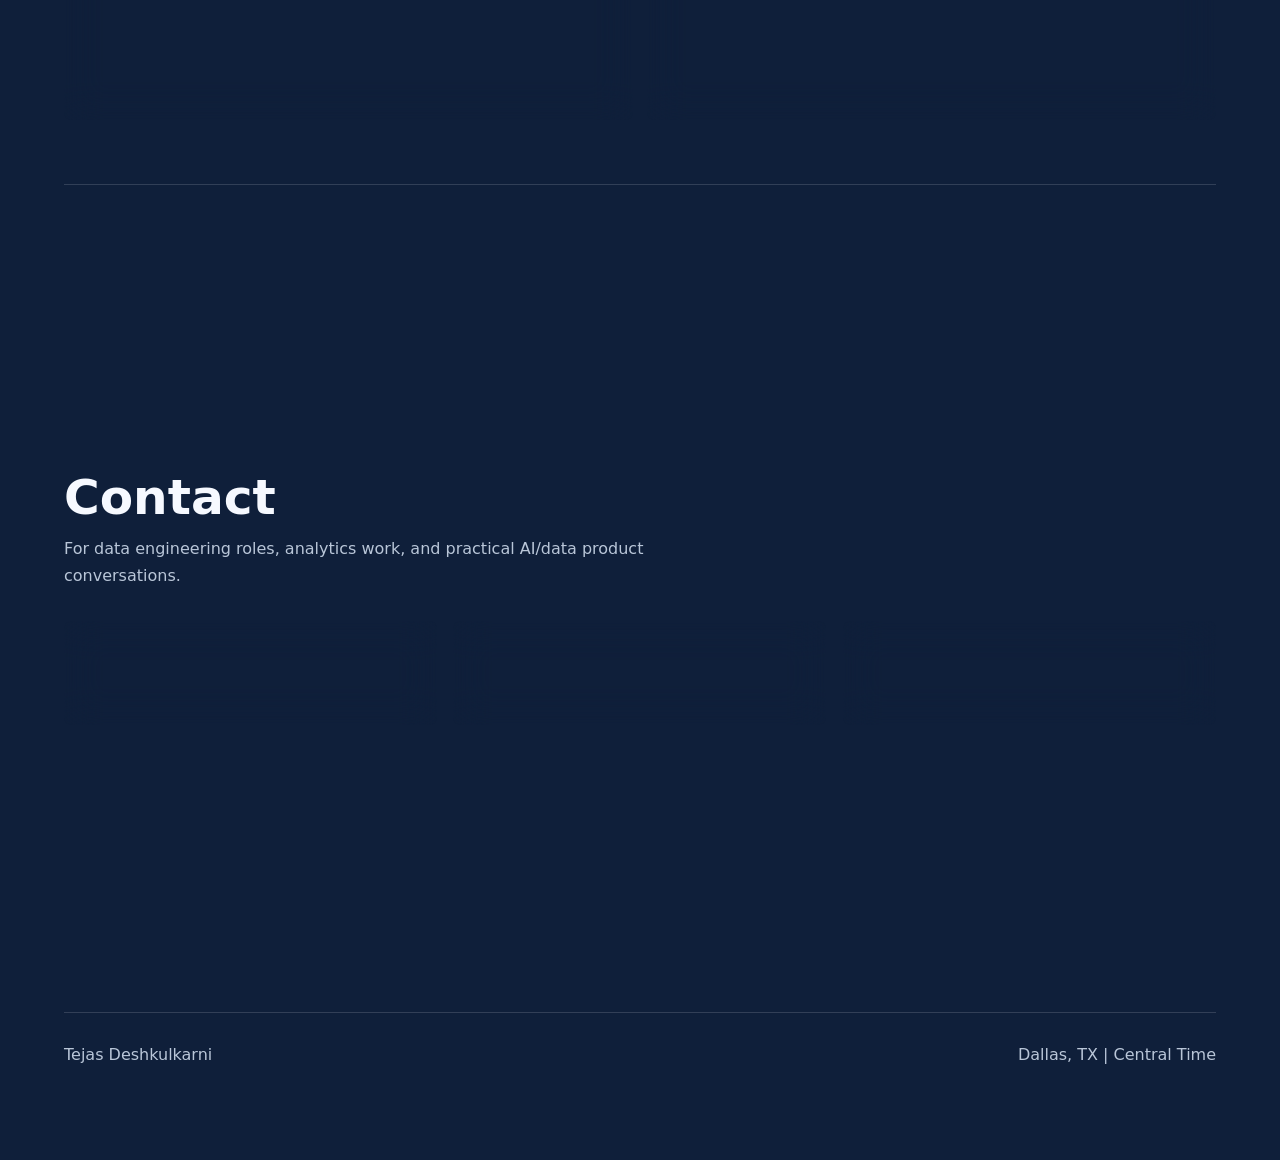
==== commit 7a5f3a17: "Use local UT Dallas logo asset" ====
--- a/index.html
+++ b/index.html
@@ -123,7 +123,7 @@
             <div class="education-entry">
               <img
                 class="utd-logo"
-                src="https://websvcs.utdallas.edu/shared/svg/utd-wordmark-1line-white-web.svg"
+                src="assets/utd-wordmark-1line-white-web.svg"
                 alt="The University of Texas at Dallas logo"
               />
               <p>Masters, Business Analytics and Artificial Intelligence</p>
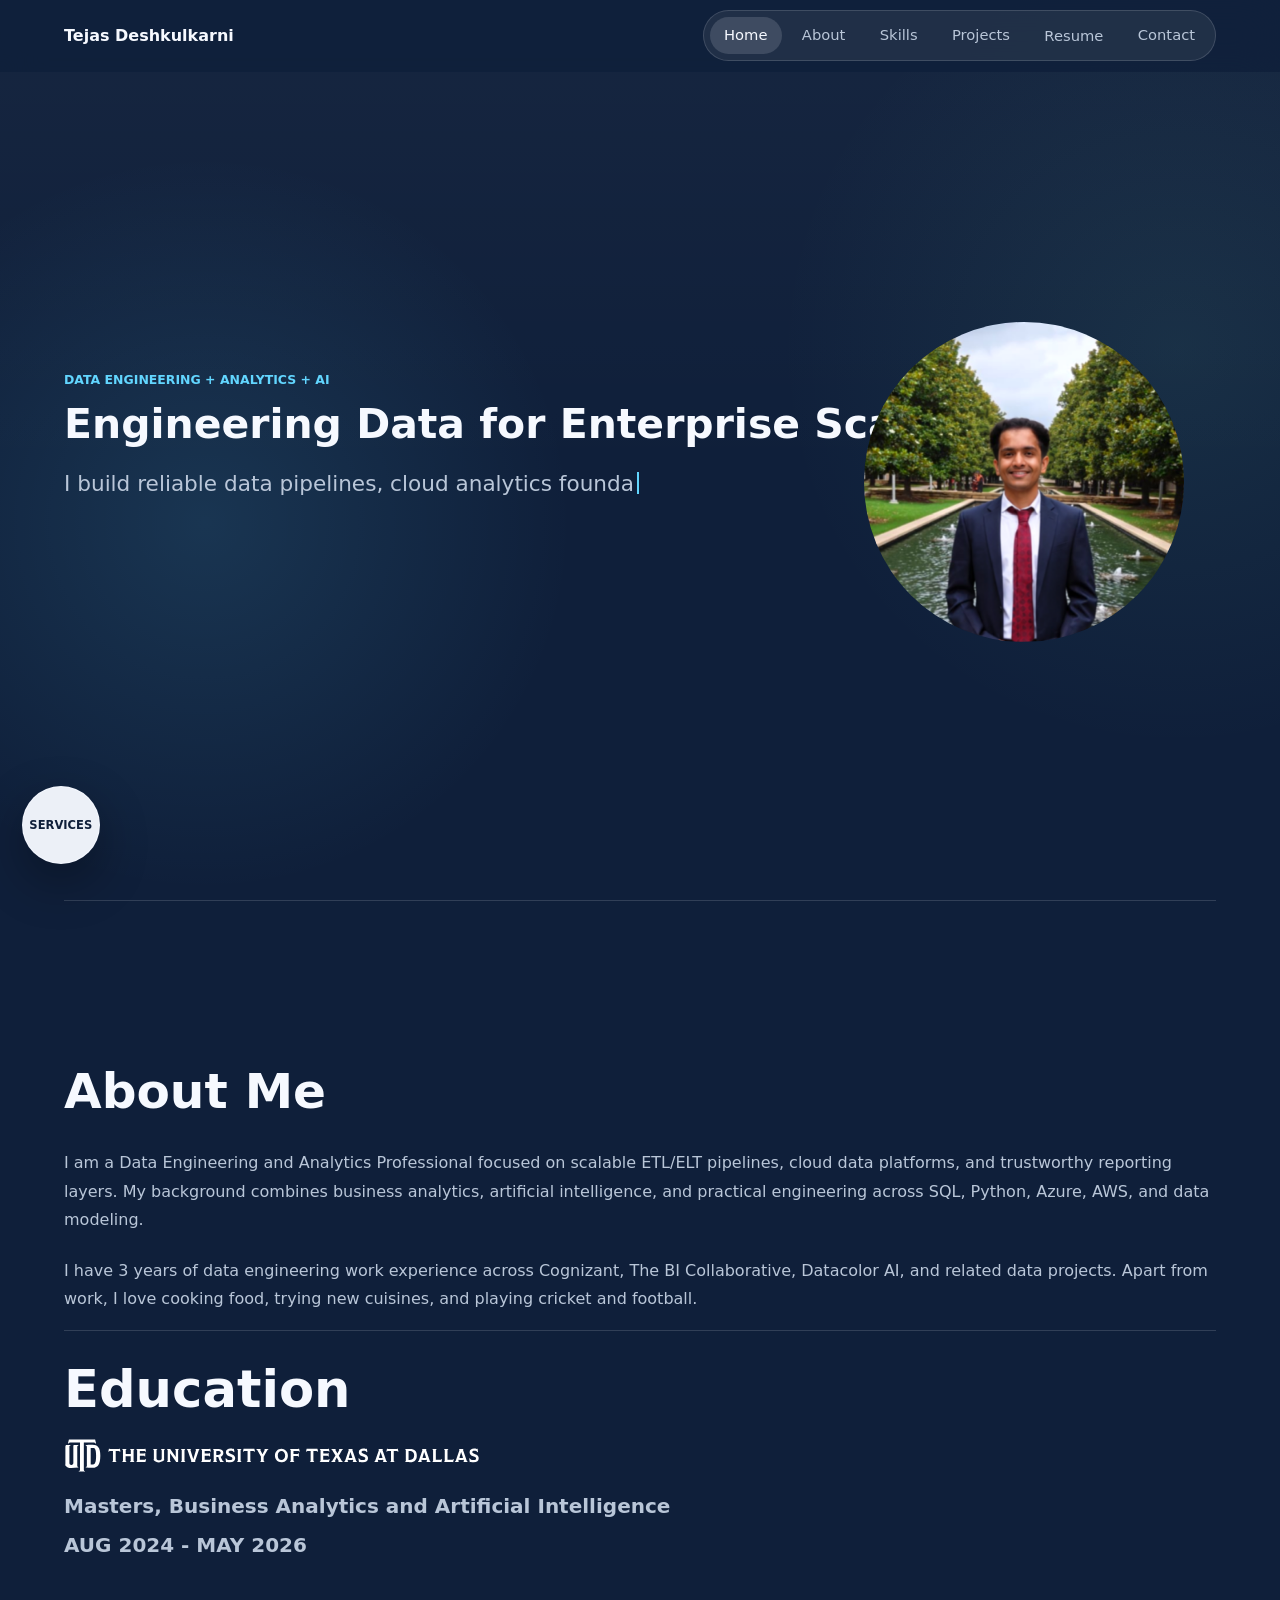
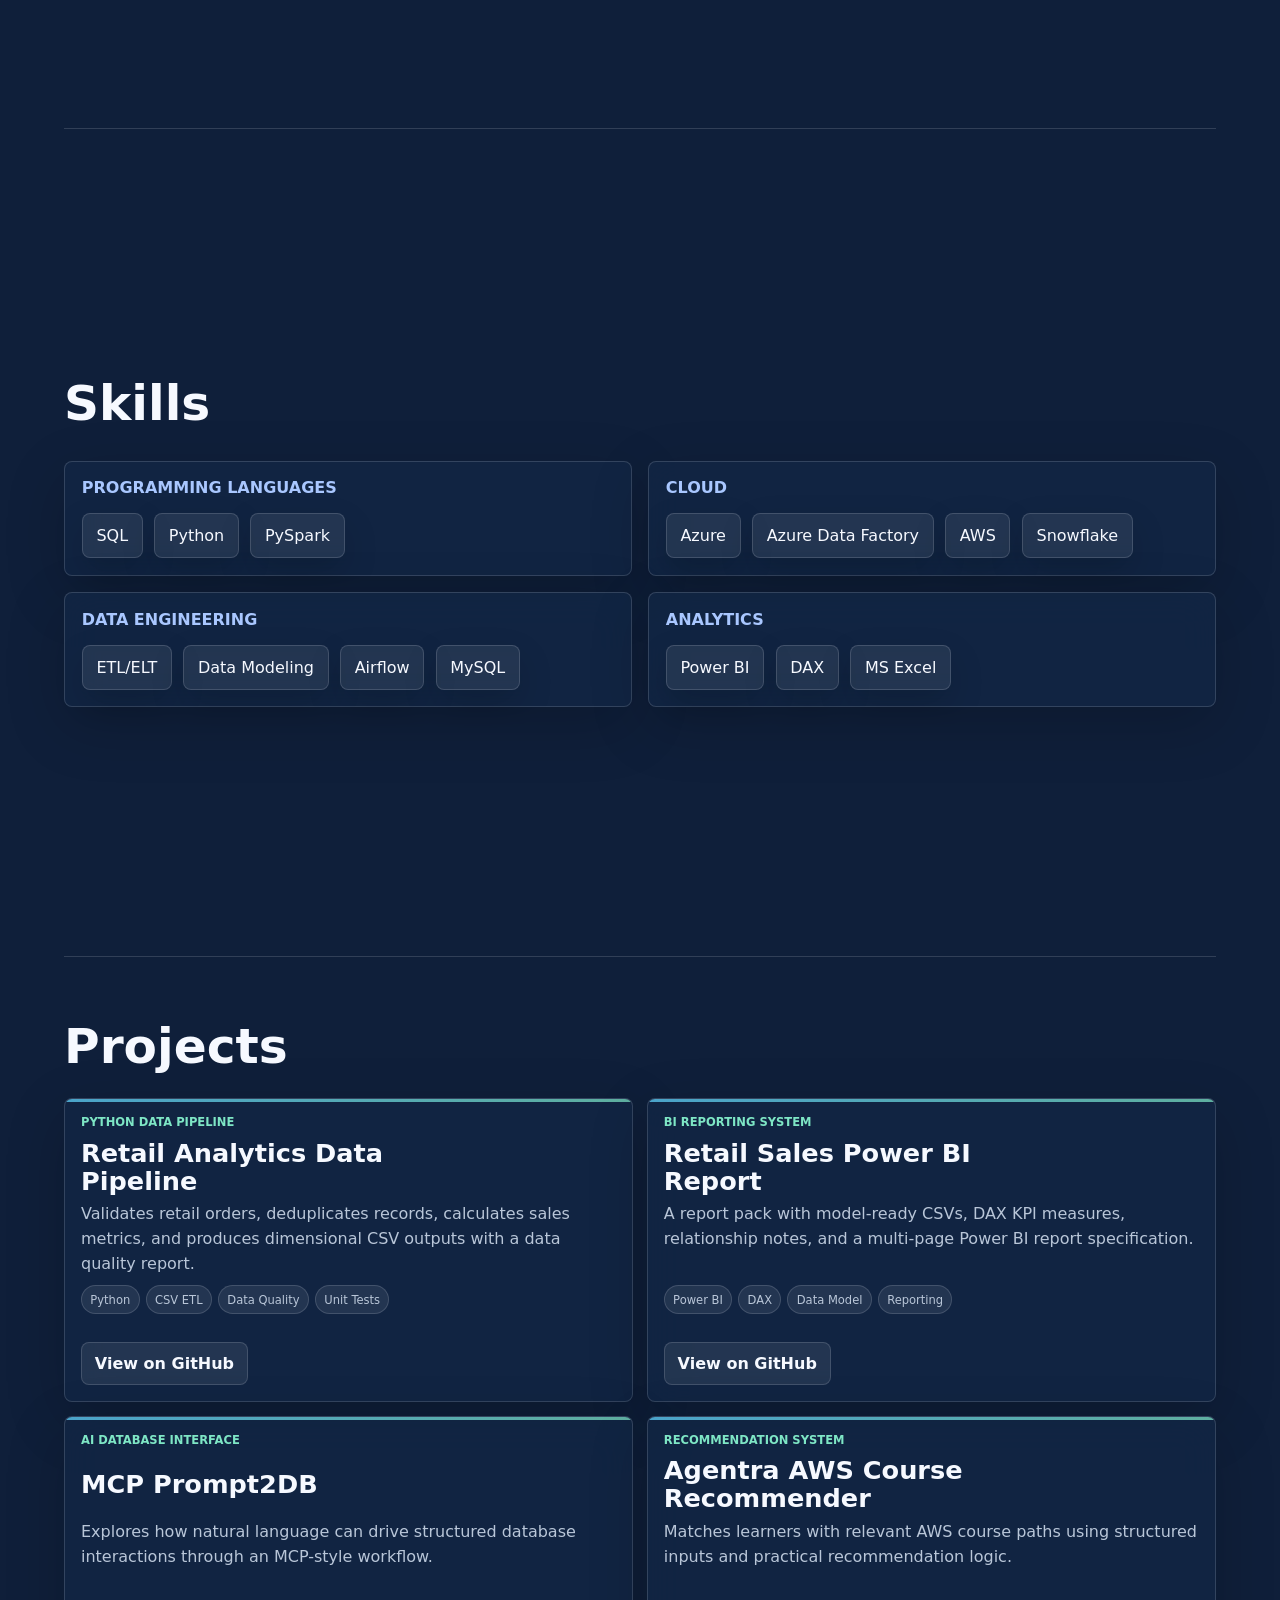
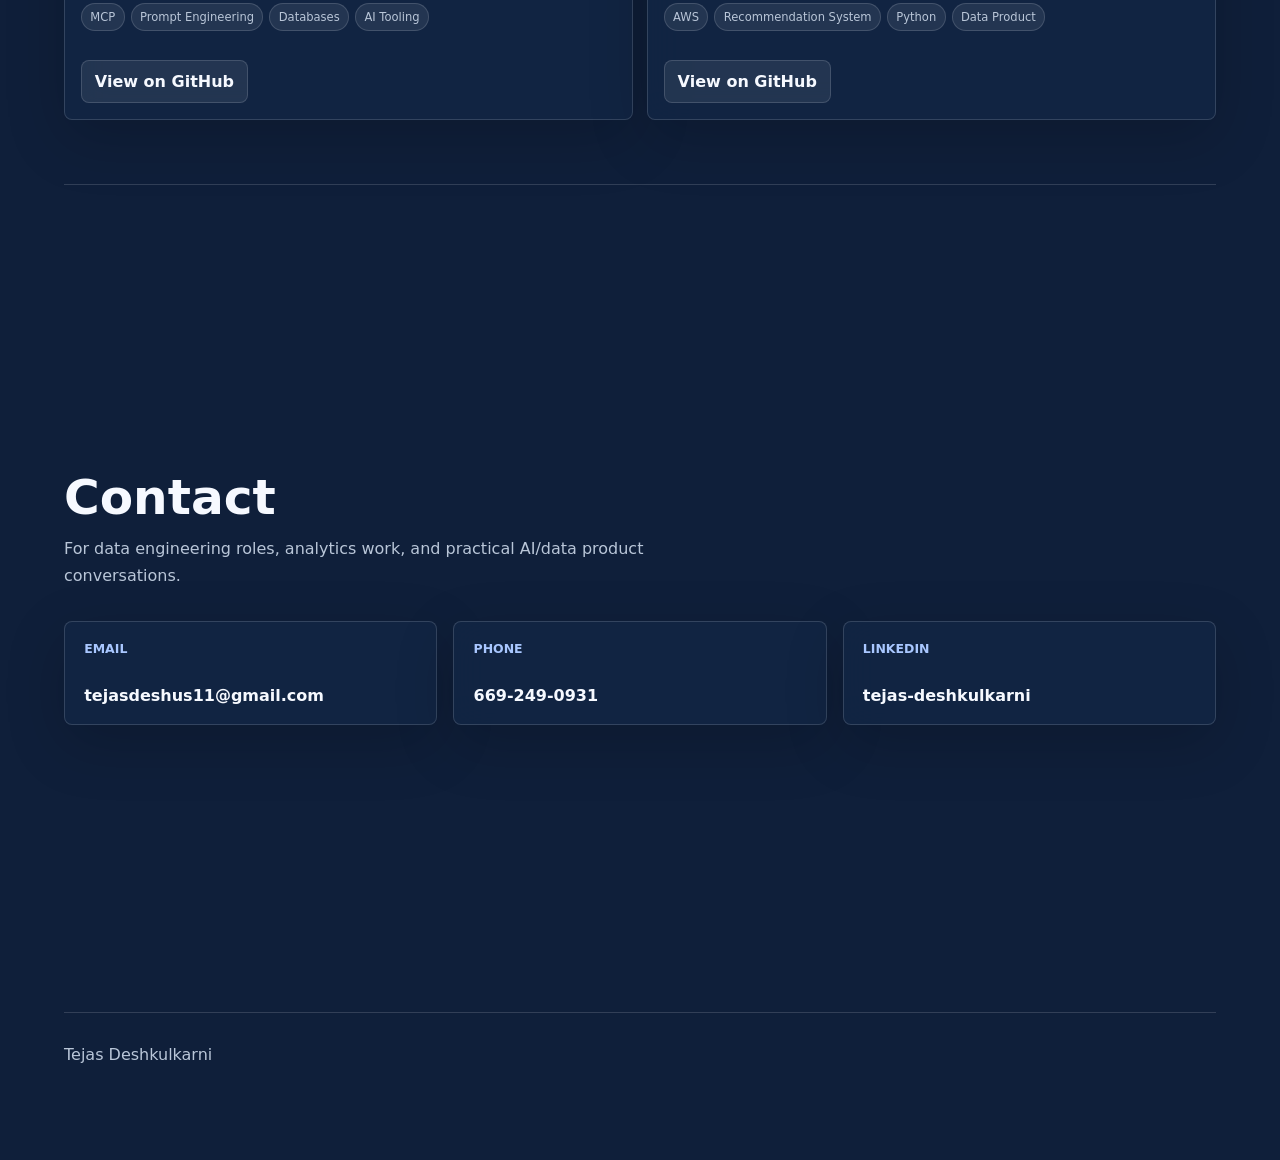
==== commit 3f725af2: "Remove location and timezone from portfolio" ====
--- a/index.html
+++ b/index.html
@@ -82,10 +82,6 @@
             data-type-text="I build reliable data pipelines, cloud analytics foundations, and reporting systems focused on quality, integrity, and business impact."
           ></p>
 
-          <div class="signal-row" aria-label="Portfolio highlights">
-            <span>DALLAS, TX</span>
-            <span>CENTRAL TIME</span>
-          </div>
         </div>
 
         <div class="hero-visual reveal" aria-label="Portrait of Tejas Deshkulkarni">
@@ -270,7 +266,6 @@
 
     <footer class="site-footer">
       <span>Tejas Deshkulkarni</span>
-      <span>Dallas, TX | Central Time</span>
     </footer>
 
     <script src="script.js?v=20260722-viewportfix1"></script>
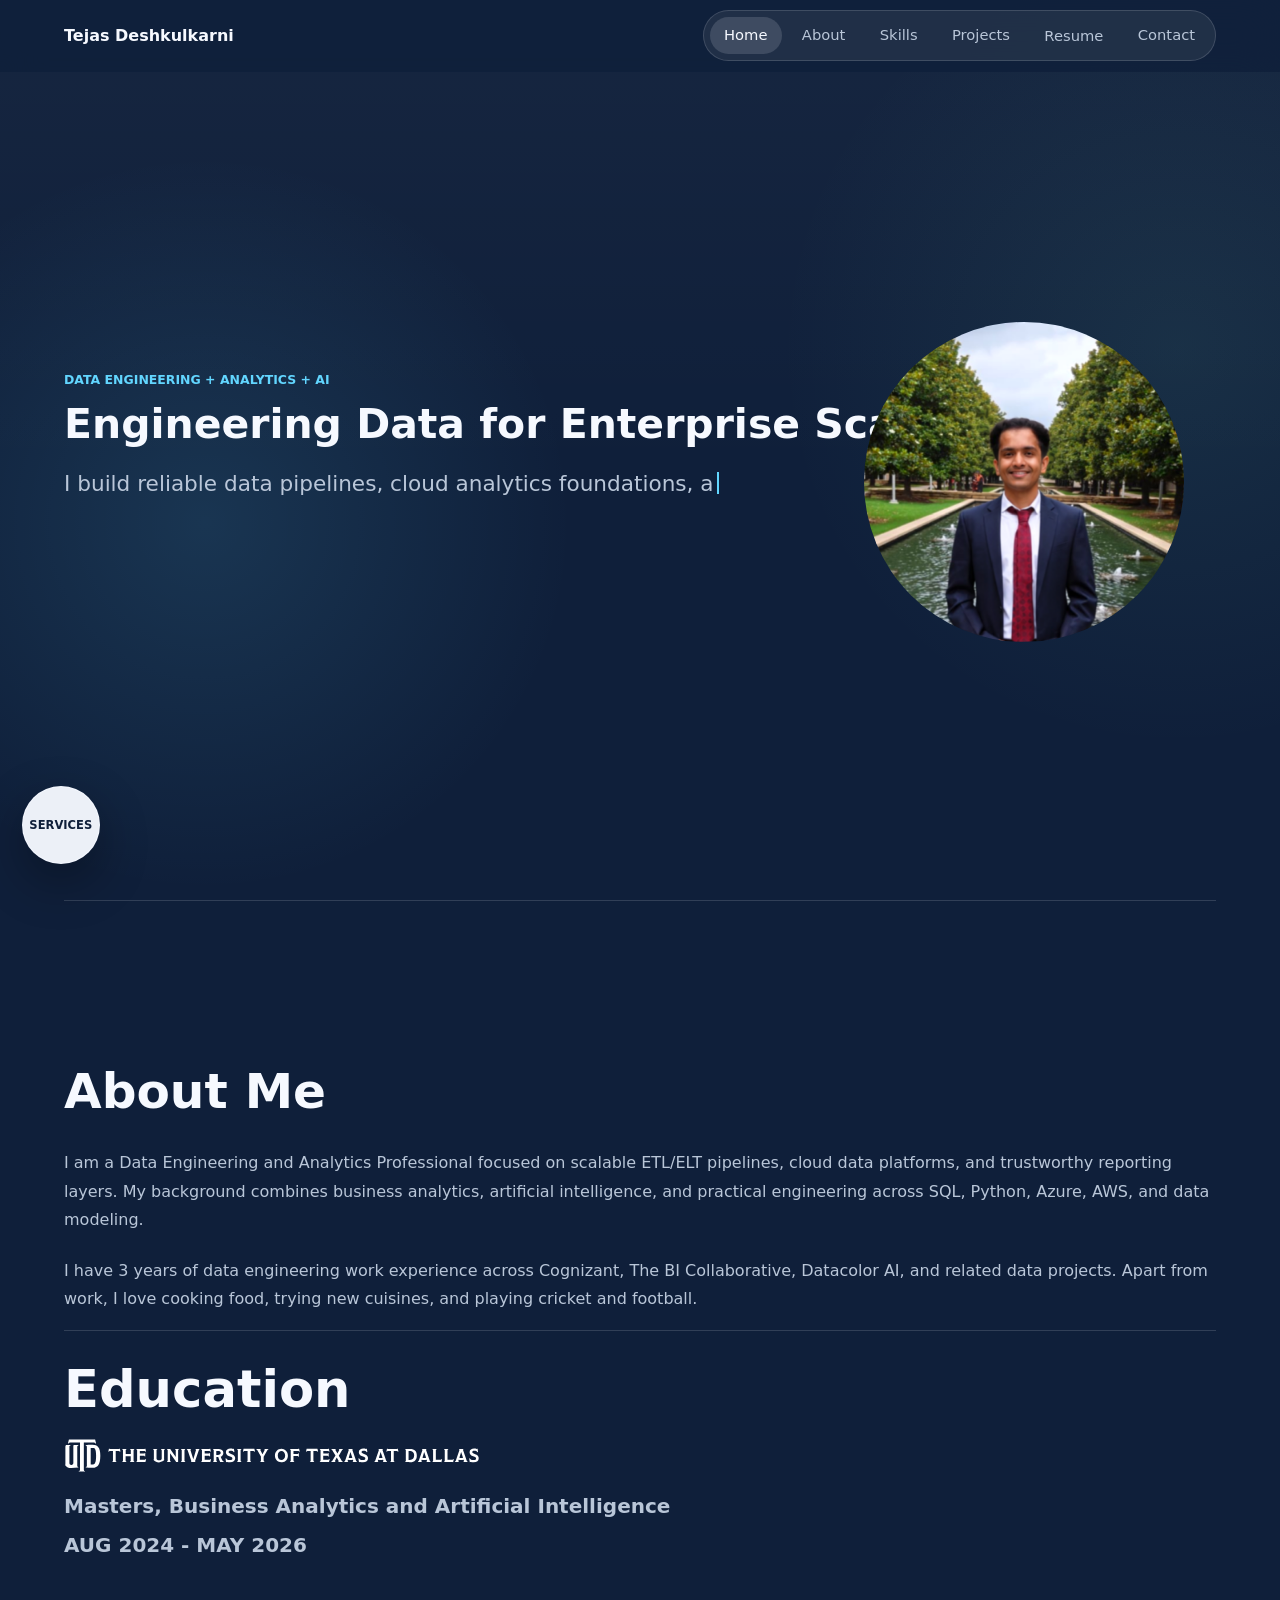
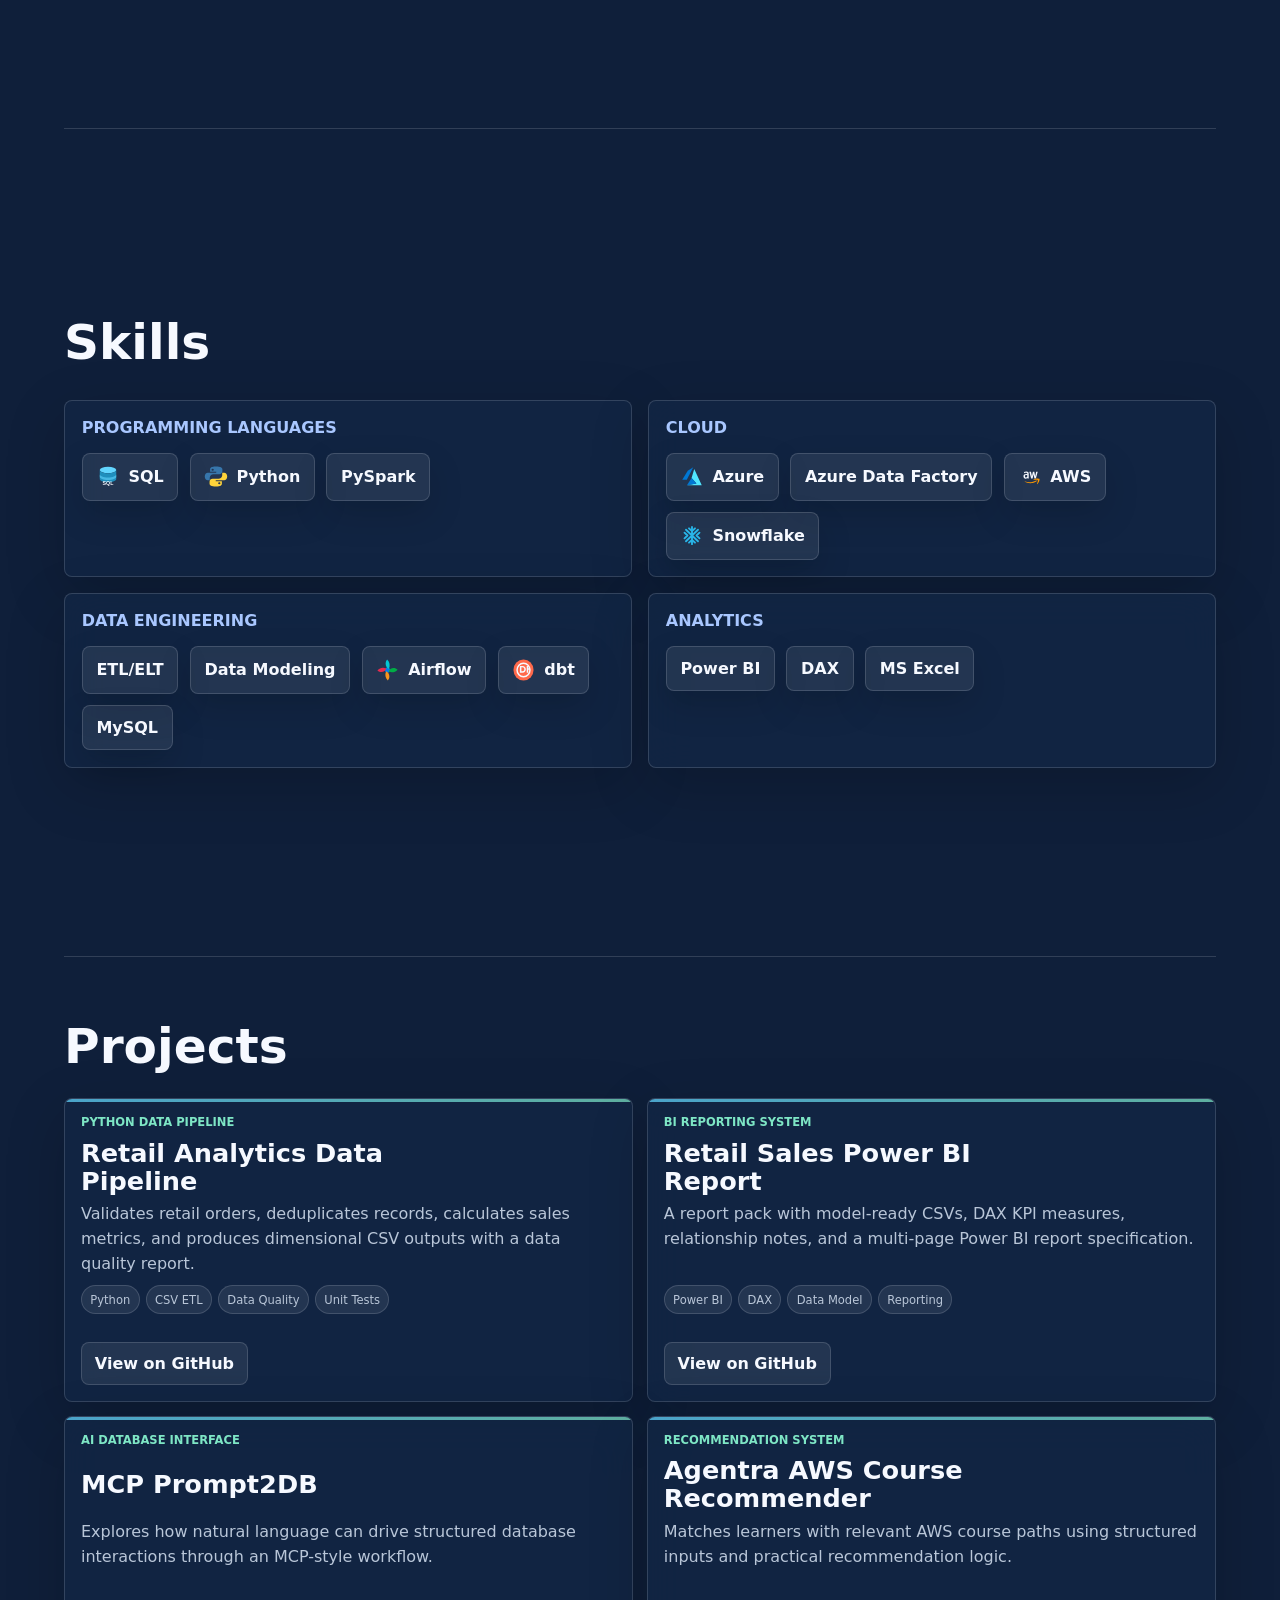
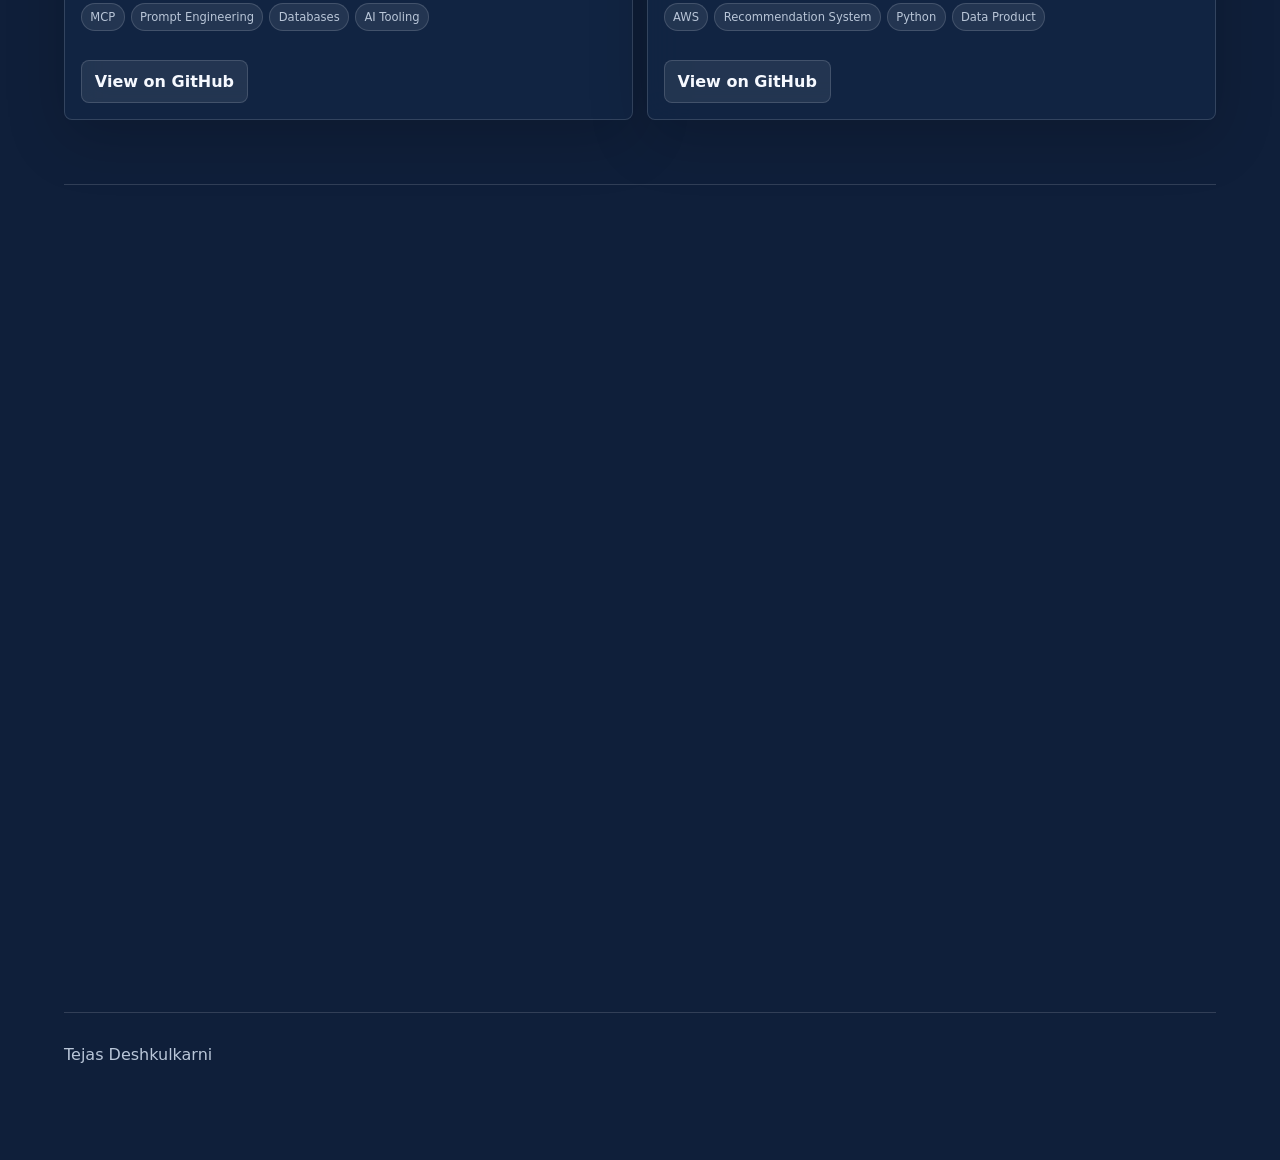
==== commit 4a6ecccd: "Add skill logos to portfolio" ====
--- a/index.html
+++ b/index.html
@@ -81,7 +81,6 @@
             class="hero-lede is-typing"
             data-type-text="I build reliable data pipelines, cloud analytics foundations, and reporting systems focused on quality, integrity, and business impact."
           ></p>
-
         </div>
 
         <div class="hero-visual reveal" aria-label="Portrait of Tejas Deshkulkarni">
@@ -137,18 +136,33 @@
           <article class="skill-group">
             <h3>PROGRAMMING LANGUAGES</h3>
             <div class="skill-grid">
-              <span class="skill-pill">SQL</span>
-              <span class="skill-pill">Python</span>
+              <span class="skill-pill">
+                <img class="skill-logo" src="assets/sql-logo.svg" alt="" aria-hidden="true" />
+                <span>SQL</span>
+              </span>
+              <span class="skill-pill">
+                <img class="skill-logo" src="assets/python-logo.svg" alt="" aria-hidden="true" />
+                <span>Python</span>
+              </span>
               <span class="skill-pill">PySpark</span>
             </div>
           </article>
           <article class="skill-group">
             <h3>CLOUD</h3>
             <div class="skill-grid">
-              <span class="skill-pill">Azure</span>
+              <span class="skill-pill">
+                <img class="skill-logo" src="assets/azure-logo.svg" alt="" aria-hidden="true" />
+                <span>Azure</span>
+              </span>
               <span class="skill-pill">Azure Data Factory</span>
-              <span class="skill-pill">AWS</span>
-              <span class="skill-pill">Snowflake</span>
+              <span class="skill-pill">
+                <img class="skill-logo" src="assets/aws-logo.svg" alt="" aria-hidden="true" />
+                <span>AWS</span>
+              </span>
+              <span class="skill-pill">
+                <img class="skill-logo" src="assets/snowflake-logo.svg" alt="" aria-hidden="true" />
+                <span>Snowflake</span>
+              </span>
             </div>
           </article>
           <article class="skill-group">
@@ -156,7 +170,14 @@
             <div class="skill-grid">
               <span class="skill-pill">ETL/ELT</span>
               <span class="skill-pill">Data Modeling</span>
-              <span class="skill-pill">Airflow</span>
+              <span class="skill-pill">
+                <img class="skill-logo" src="assets/airflow-logo.svg" alt="" aria-hidden="true" />
+                <span>Airflow</span>
+              </span>
+              <span class="skill-pill">
+                <img class="skill-logo" src="assets/dbt-logo.svg" alt="" aria-hidden="true" />
+                <span>dbt</span>
+              </span>
               <span class="skill-pill">MySQL</span>
             </div>
           </article>
--- a/styles.css
+++ b/styles.css
@@ -605,12 +605,21 @@
   min-height: 2.8rem;
   display: inline-flex;
   align-items: center;
+  gap: 0.55rem;
   padding: 0.7rem 0.85rem;
   border: 1px solid var(--line);
   border-radius: var(--radius);
   background: var(--surface);
   box-shadow: 0 14px 34px rgba(0, 0, 0, 0.16);
+  font-weight: 800;
   transition: transform 160ms ease, opacity 160ms ease;
+}
+
+.skill-logo {
+  width: 1.45rem;
+  height: 1.45rem;
+  flex: 0 0 1.45rem;
+  object-fit: contain;
 }
 
 .skill-pill:hover {
@@ -897,10 +906,11 @@
   gap: 0.55rem;
 }
 
-.service-tool-grid span {
+.service-tool-grid > span {
   min-height: 2.35rem;
   display: inline-flex;
   align-items: center;
+  gap: 0.5rem;
   padding: 0.55rem 0.75rem;
   border: 1px solid var(--line);
   border-radius: var(--radius);
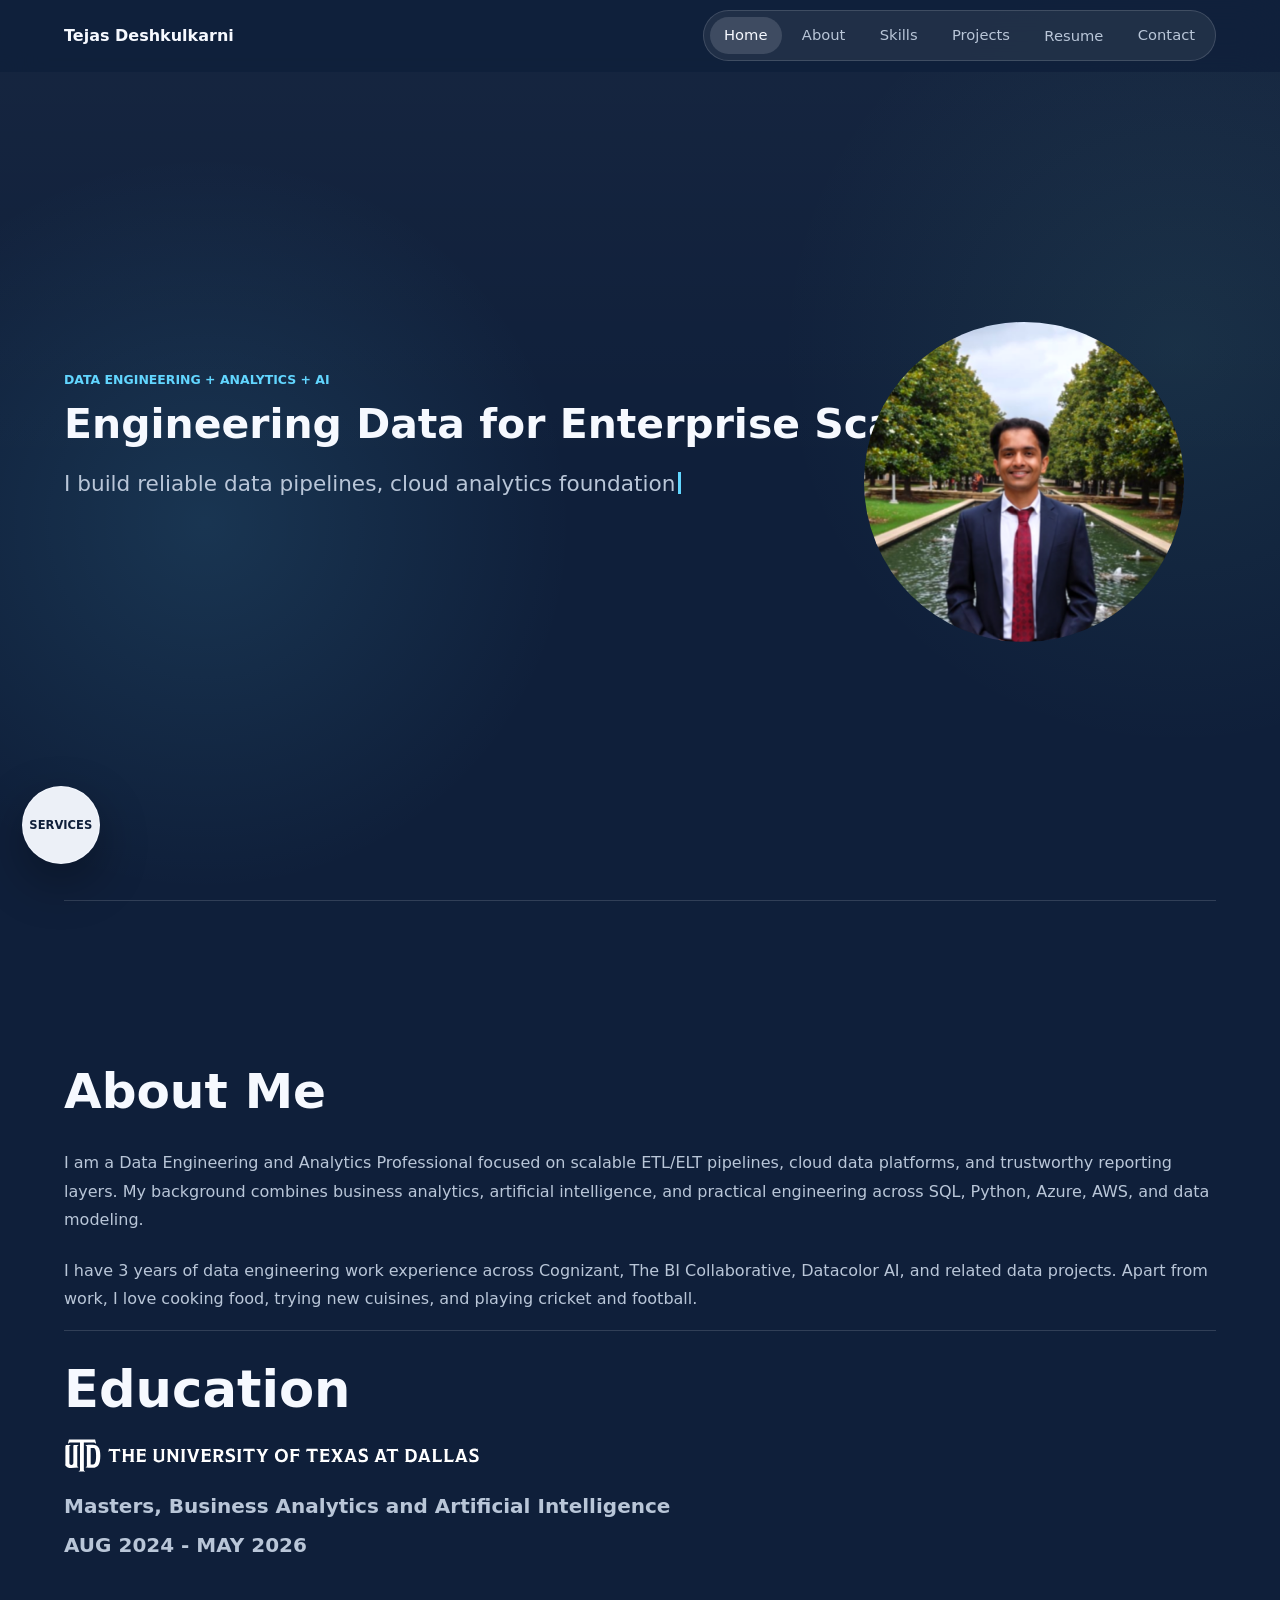
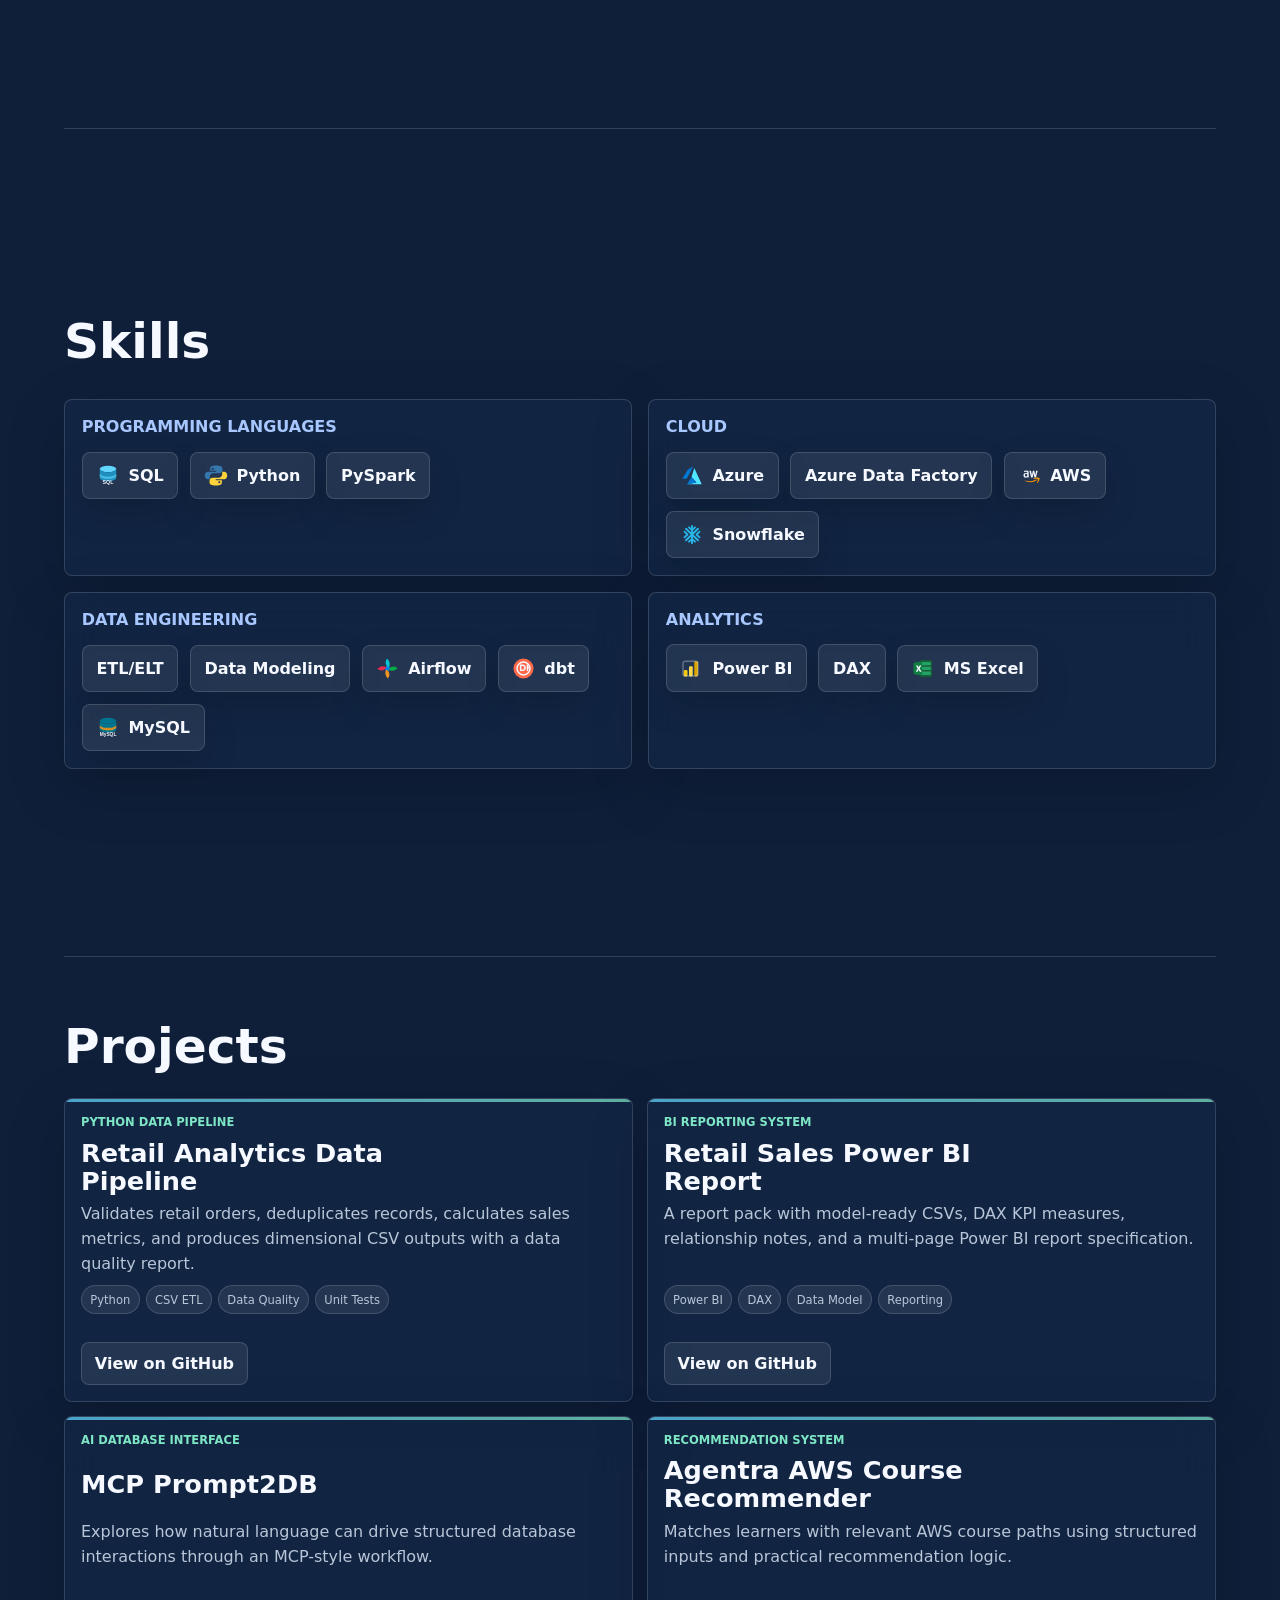
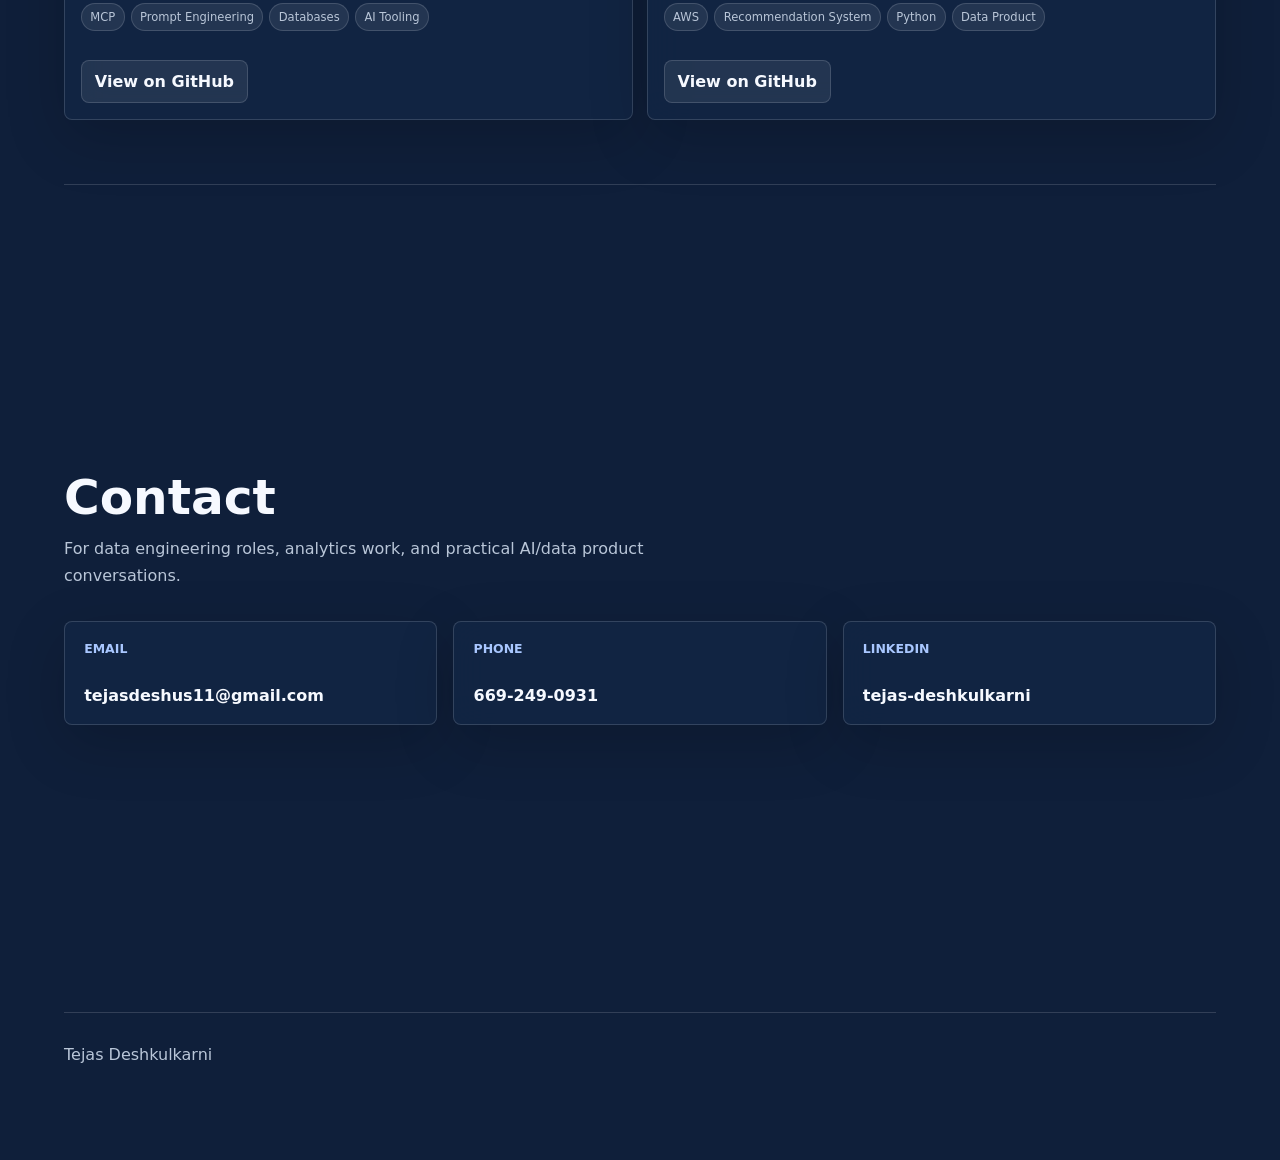
==== commit 316fe282: "Add analytics skill logos" ====
--- a/index.html
+++ b/index.html
@@ -178,15 +178,24 @@
                 <img class="skill-logo" src="assets/dbt-logo.svg" alt="" aria-hidden="true" />
                 <span>dbt</span>
               </span>
-              <span class="skill-pill">MySQL</span>
+              <span class="skill-pill">
+                <img class="skill-logo" src="assets/mysql-logo.svg" alt="" aria-hidden="true" />
+                <span>MySQL</span>
+              </span>
             </div>
           </article>
           <article class="skill-group">
             <h3>ANALYTICS</h3>
             <div class="skill-grid">
-              <span class="skill-pill">Power BI</span>
+              <span class="skill-pill">
+                <img class="skill-logo" src="assets/power-bi-logo.svg" alt="" aria-hidden="true" />
+                <span>Power BI</span>
+              </span>
               <span class="skill-pill">DAX</span>
-              <span class="skill-pill">MS Excel</span>
+              <span class="skill-pill">
+                <img class="skill-logo" src="assets/excel-logo.svg" alt="" aria-hidden="true" />
+                <span>MS Excel</span>
+              </span>
             </div>
           </article>
         </div>
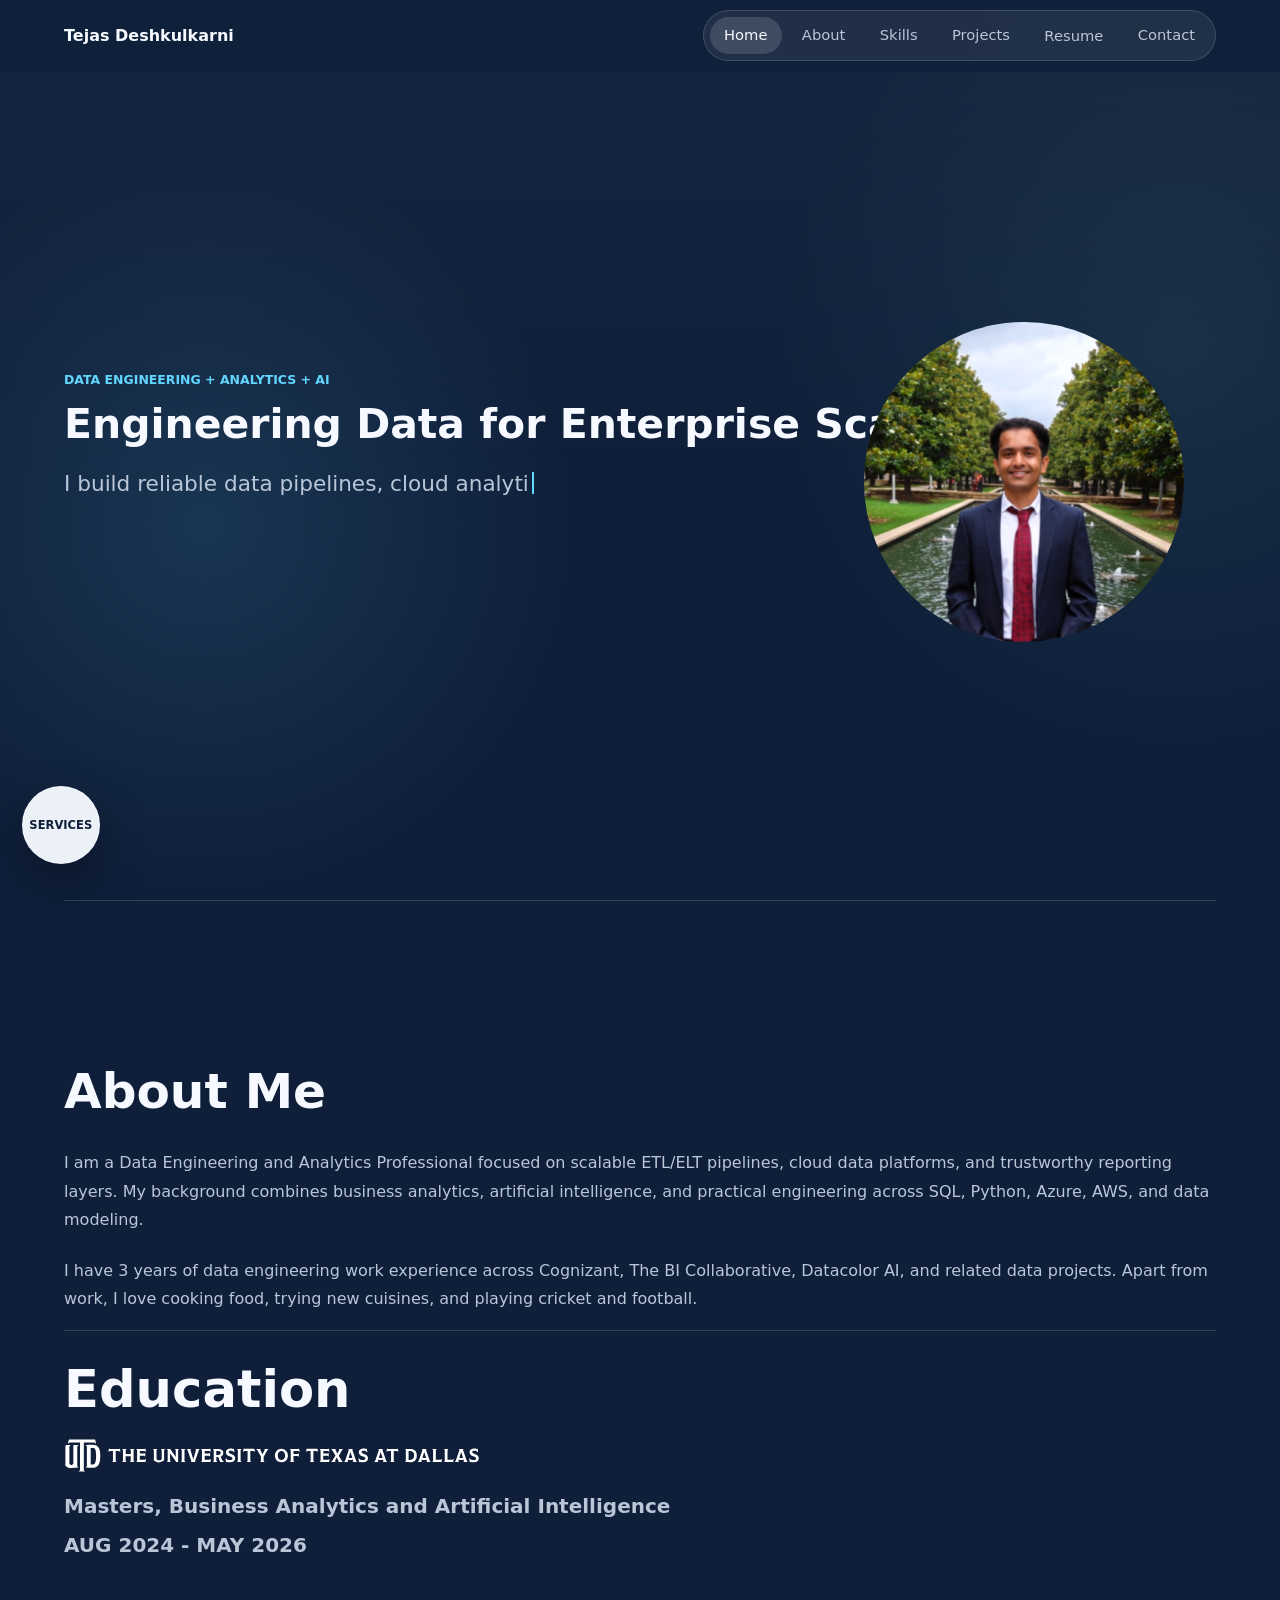
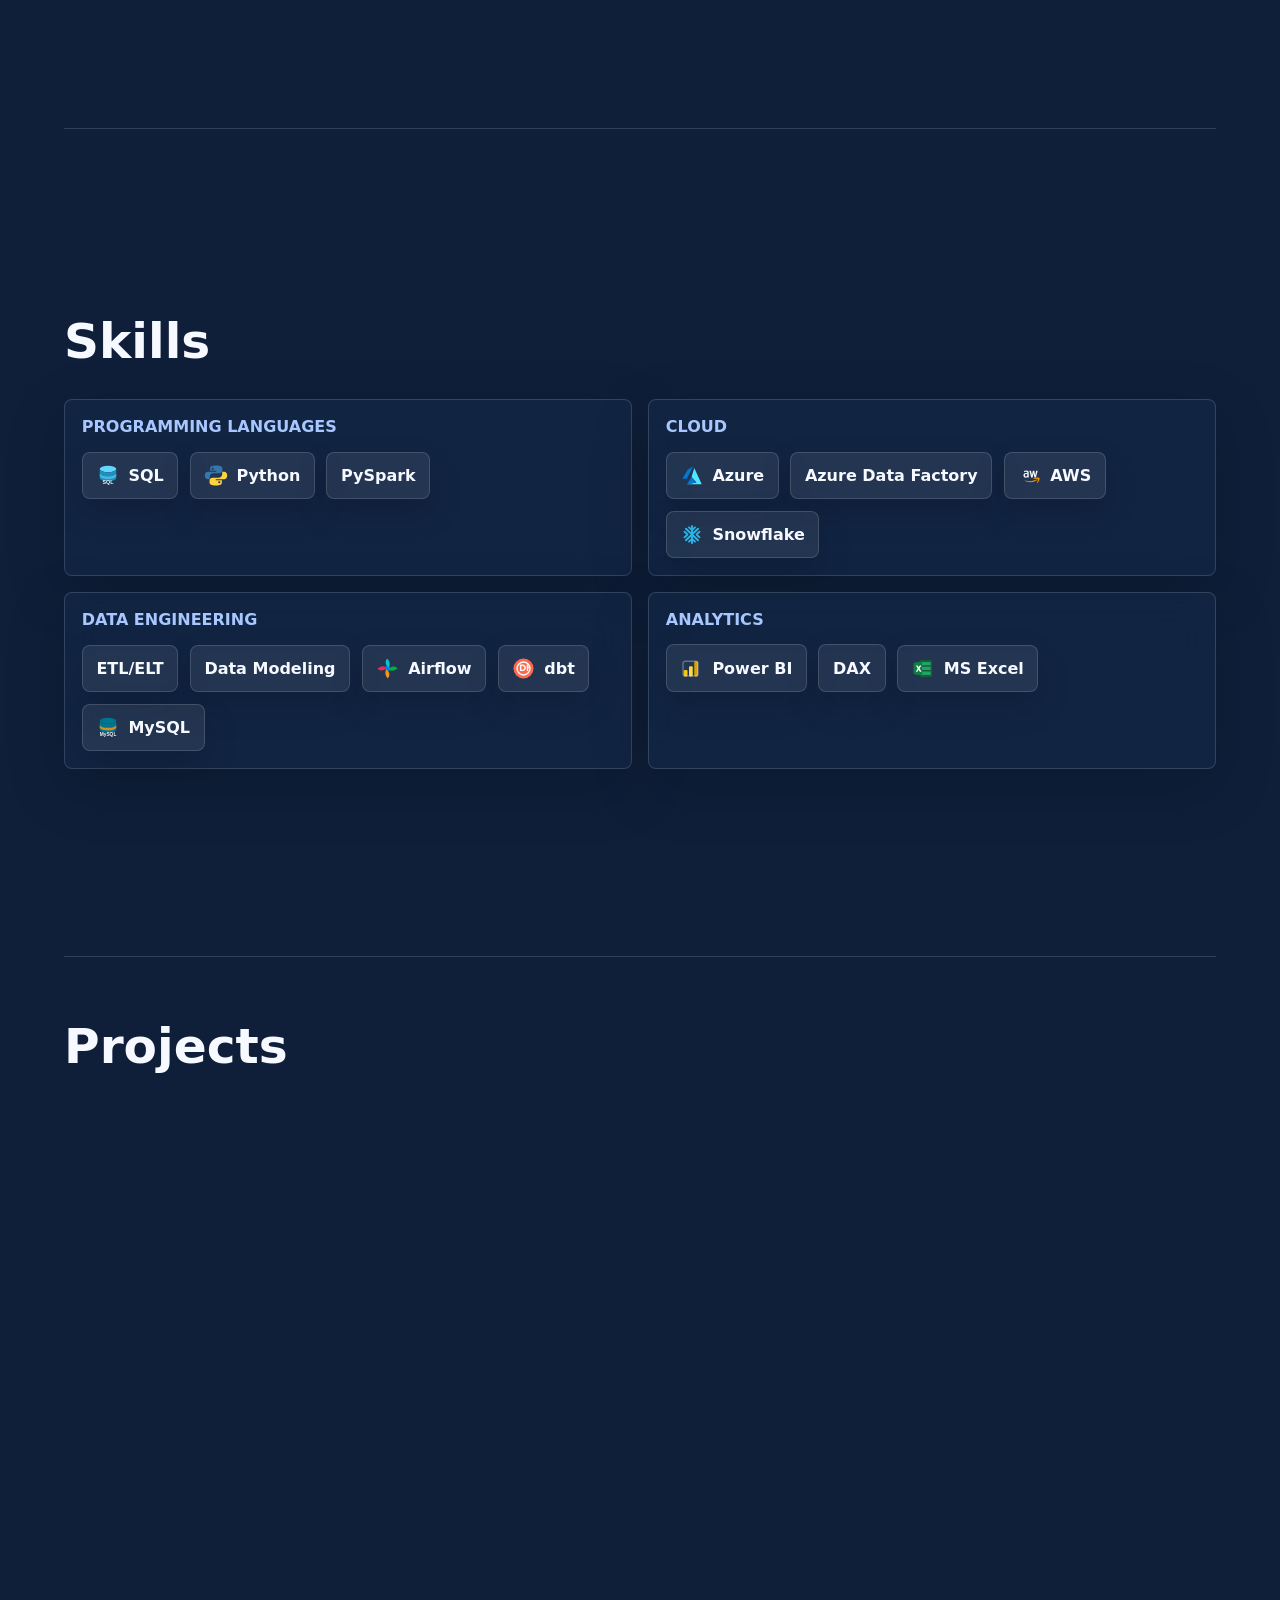
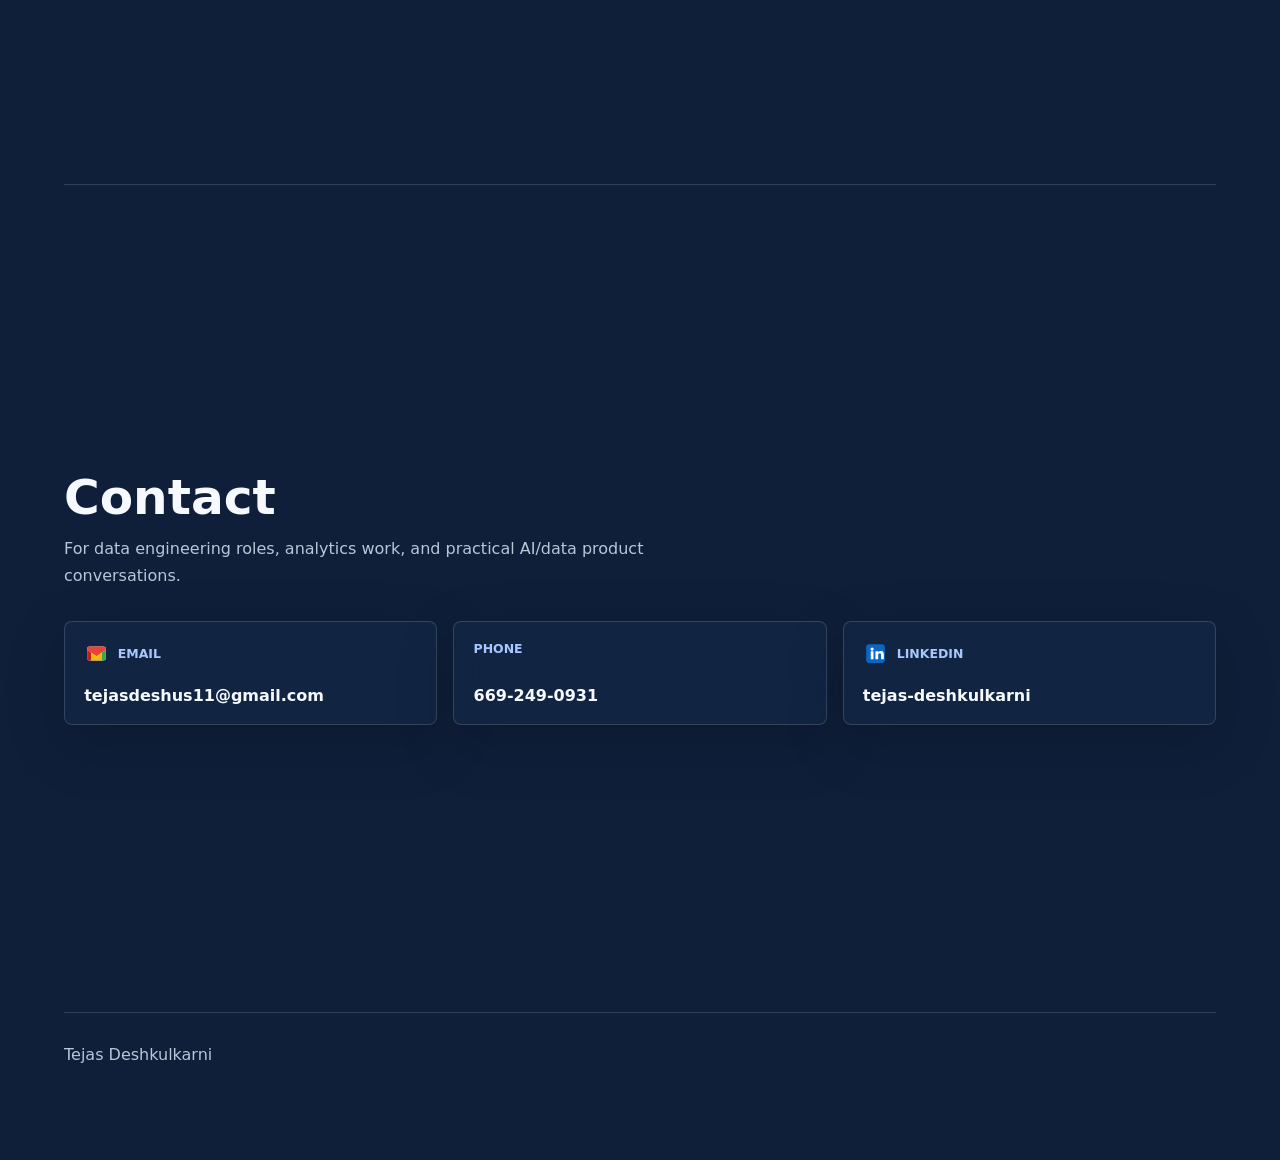
==== commit 5f86afe3: "Add contact logos" ====
--- a/index.html
+++ b/index.html
@@ -279,7 +279,10 @@
         </div>
         <div class="contact-grid">
           <a class="contact-card reveal" href="mailto:tejasdeshus11@gmail.com">
-            <span>Email</span>
+            <span class="contact-card-heading">
+              <img class="contact-logo" src="assets/gmail-logo.svg" alt="" aria-hidden="true" />
+              <span>Email</span>
+            </span>
             <strong>tejasdeshus11@gmail.com</strong>
           </a>
           <div class="contact-card reveal">
@@ -287,7 +290,10 @@
             <strong>669-249-0931</strong>
           </div>
           <a class="contact-card reveal" href="https://www.linkedin.com/in/tejas-deshkulkarni/" target="_blank" rel="noopener noreferrer">
-            <span>LinkedIn</span>
+            <span class="contact-card-heading">
+              <img class="contact-logo" src="assets/linkedin-logo.svg" alt="" aria-hidden="true" />
+              <span>LinkedIn</span>
+            </span>
             <strong>tejas-deshkulkarni</strong>
           </a>
         </div>
--- a/styles.css
+++ b/styles.css
@@ -729,6 +729,19 @@
   text-transform: uppercase;
 }
 
+.contact-card-heading {
+  display: inline-flex;
+  align-items: center;
+  gap: 0.55rem;
+}
+
+.contact-logo {
+  width: 1.55rem;
+  height: 1.55rem;
+  flex: 0 0 1.55rem;
+  object-fit: contain;
+}
+
 .contact-card {
   min-height: 6.5rem;
   display: flex;
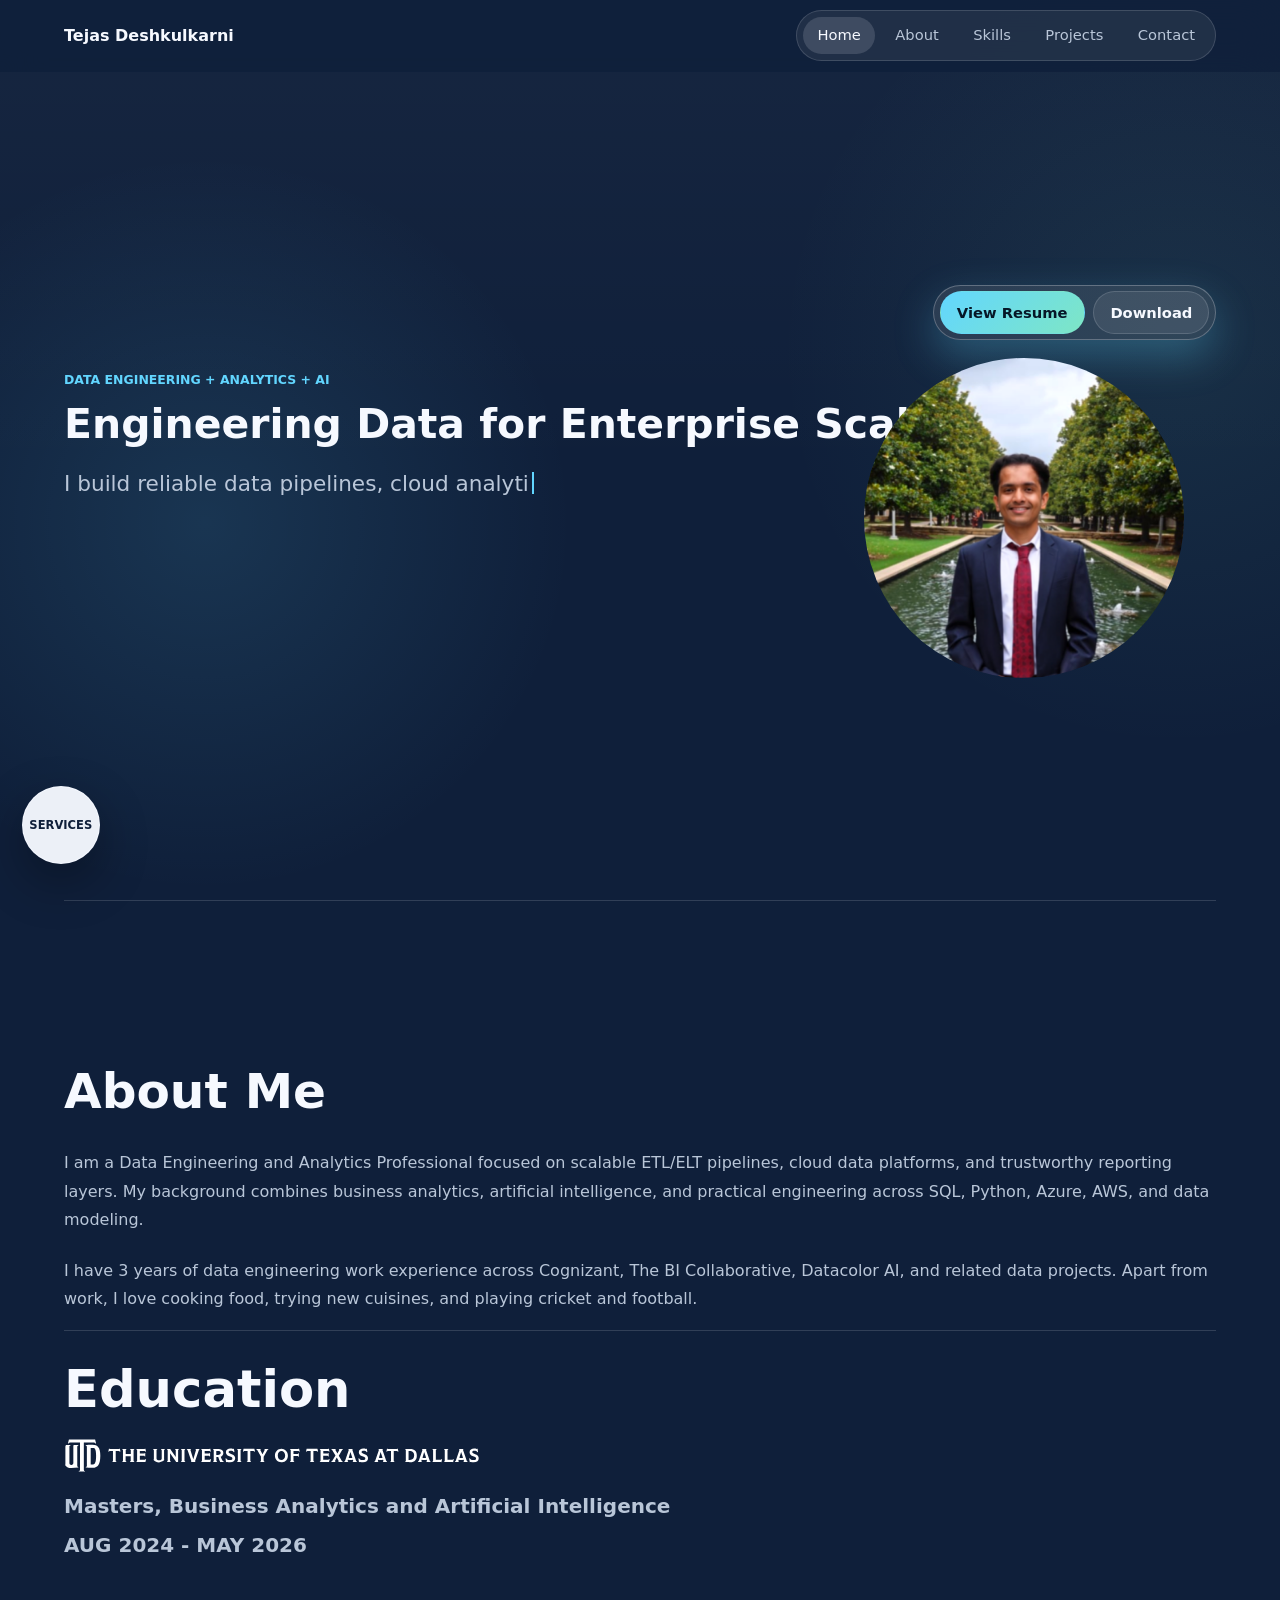
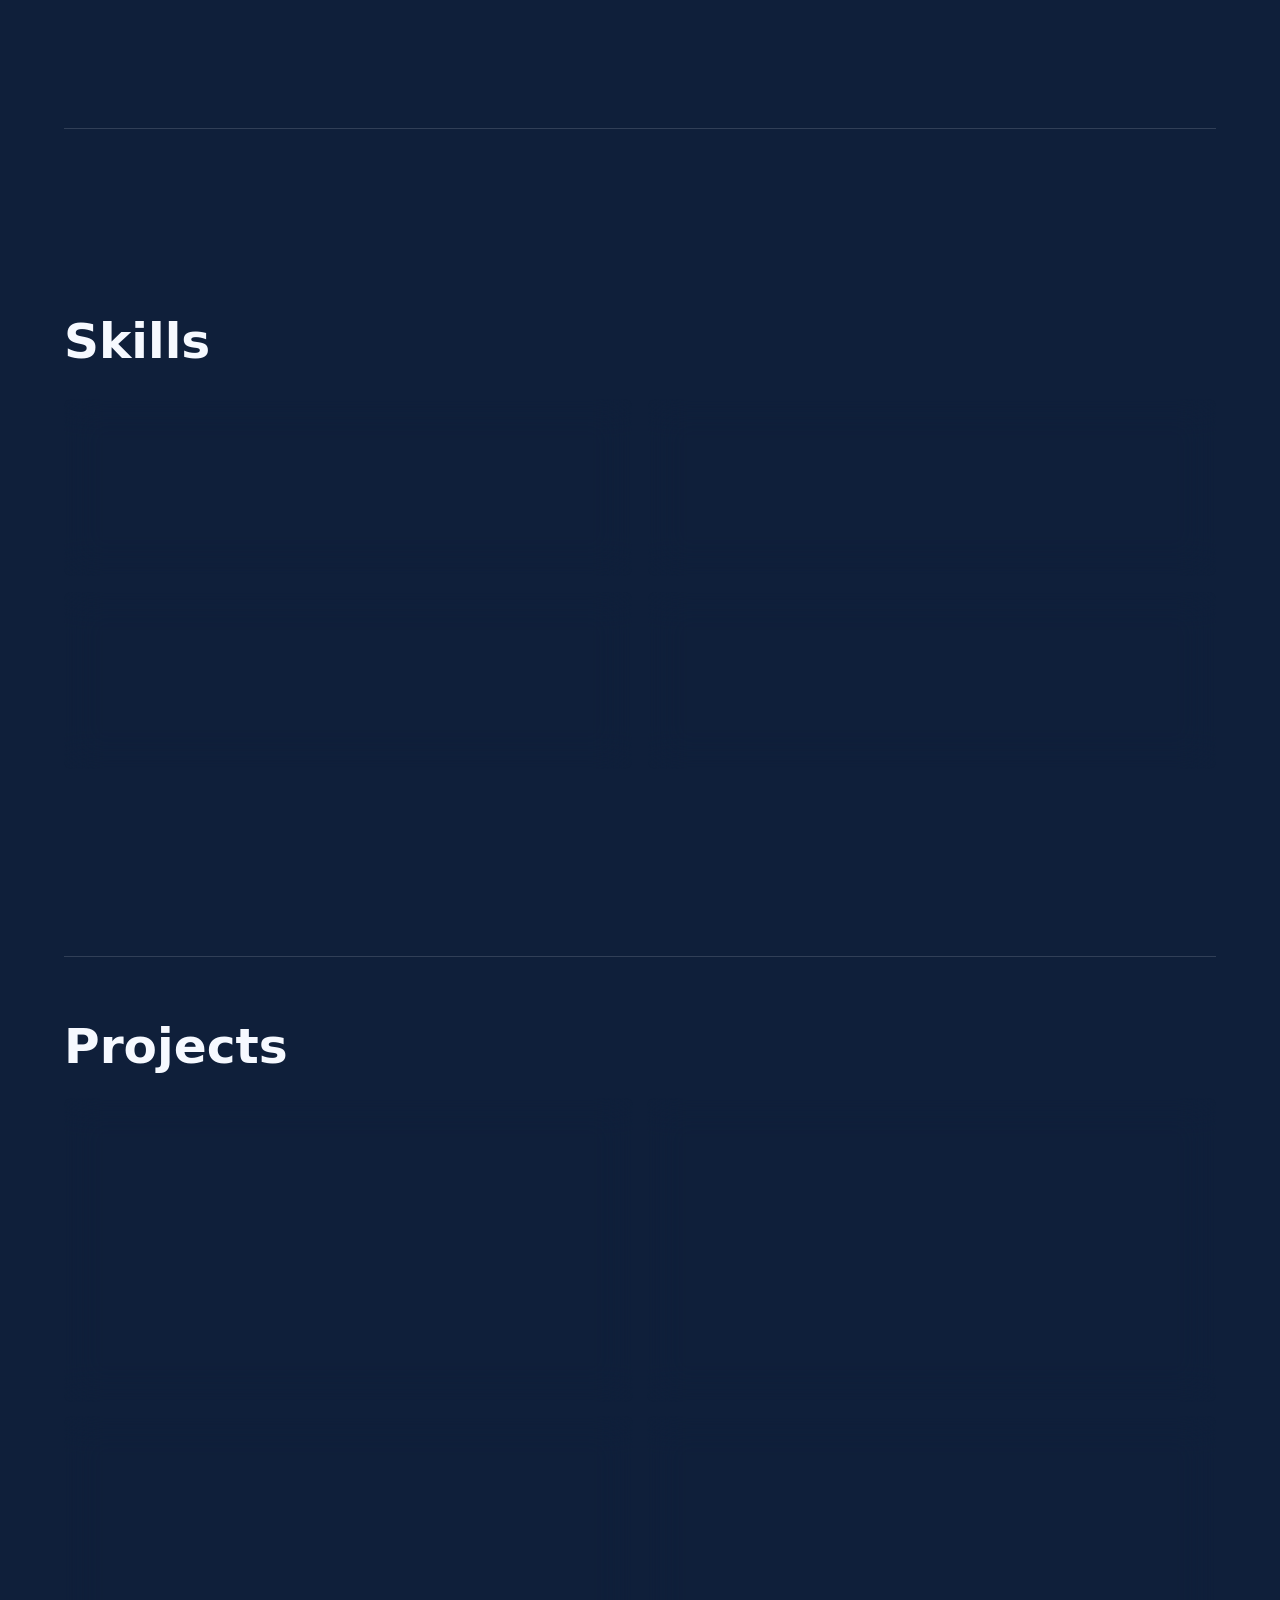
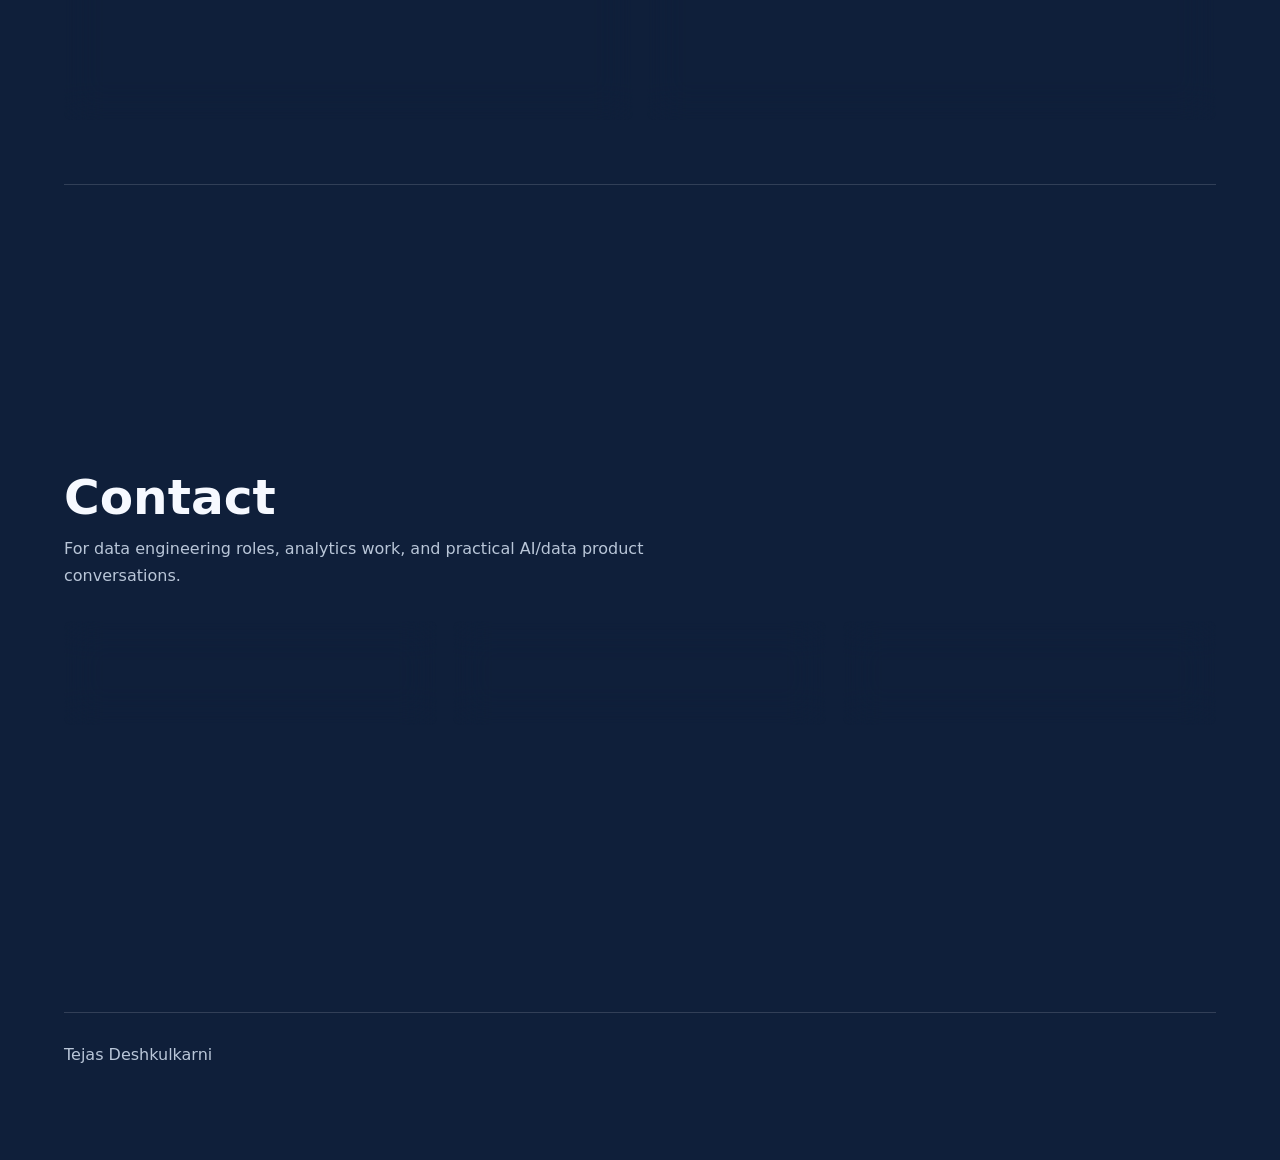
==== commit 94c39d79: "Move resume actions to hero" ====
--- a/index.html
+++ b/index.html
@@ -25,13 +25,6 @@
         <a href="#about">About</a>
         <a href="#skills">Skills</a>
         <a href="#projects">Projects</a>
-        <div class="nav-menu">
-          <button class="resume-toggle" type="button" aria-expanded="false" aria-controls="resume-menu">Resume</button>
-          <div class="resume-menu" id="resume-menu" hidden>
-            <a href="documents/Resume_Tejas_Shripad_Deshkulkarni.pdf" target="_blank" rel="noopener noreferrer">View resume</a>
-            <a href="documents/Resume_Tejas_Shripad_Deshkulkarni.pdf" download>Download PDF</a>
-          </div>
-        </div>
         <a href="#contact">Contact</a>
       </nav>
 
@@ -84,6 +77,23 @@
         </div>
 
         <div class="hero-visual reveal" aria-label="Portrait of Tejas Deshkulkarni">
+          <div class="hero-resume-actions" aria-label="Resume actions">
+            <a
+              class="hero-resume-button"
+              href="documents/Resume_Tejas_Shripad_Deshkulkarni.pdf"
+              target="_blank"
+              rel="noopener noreferrer"
+            >
+              View Resume
+            </a>
+            <a
+              class="hero-resume-button hero-resume-button-secondary"
+              href="documents/Resume_Tejas_Shripad_Deshkulkarni.pdf"
+              download
+            >
+              Download
+            </a>
+          </div>
           <img
             class="hero-portrait"
             src="assets/linkedin-cropped-photo.png"
--- a/styles.css
+++ b/styles.css
@@ -95,8 +95,8 @@
 .cursor-light {
   position: fixed;
   inset: auto;
-  width: 38rem;
-  height: 38rem;
+  width: 26rem;
+  height: 26rem;
   border-radius: 999px;
   pointer-events: none;
   transform: translate(-50%, -50%);
@@ -150,8 +150,8 @@
   background: rgba(244, 246, 238, 0.07);
 }
 
-.desktop-nav a,
-.resume-toggle {
+.desktop-nav a {
+  position: relative;
   min-height: 2.35rem;
   padding: 0.58rem 0.9rem;
   border: 0;
@@ -159,42 +159,14 @@
   color: var(--muted);
   background: transparent;
   font-size: 0.92rem;
-  transition: color 160ms ease, background 160ms ease;
+  transition: color 160ms ease, background 160ms ease, box-shadow 160ms ease, transform 160ms ease;
 }
 
 .desktop-nav a:hover,
 .desktop-nav a:focus-visible,
-.desktop-nav a.is-active,
-.resume-toggle:hover,
-.resume-toggle:focus-visible,
-.resume-toggle[aria-expanded="true"] {
+.desktop-nav a.is-active {
   color: var(--ink);
   background: var(--surface-strong);
-}
-
-.nav-menu {
-  position: relative;
-}
-
-.resume-menu {
-  position: absolute;
-  right: 0;
-  top: calc(100% + 0.6rem);
-  z-index: 50;
-  min-width: 12rem;
-  display: grid;
-  gap: 0.25rem;
-  padding: 0.45rem;
-  border: 1px solid var(--line);
-  border-radius: var(--radius);
-  background: rgba(20, 43, 78, 0.98);
-  box-shadow: var(--shadow);
-}
-
-.resume-menu a {
-  min-height: 2.5rem;
-  padding: 0.7rem 0.8rem;
-  border-radius: var(--radius);
 }
 
 .icon-button {
@@ -444,7 +416,80 @@
 .hero-visual {
   position: relative;
   display: grid;
+  gap: 1.15rem;
   justify-items: center;
+}
+
+.hero-resume-actions {
+  justify-self: end;
+  display: inline-flex;
+  align-items: center;
+  gap: 0.55rem;
+  padding: 0.35rem;
+  border: 1px solid rgba(246, 249, 255, 0.26);
+  border-radius: 999px;
+  background: rgba(246, 249, 255, 0.1);
+  box-shadow: 0 0 0 0 rgba(98, 214, 255, 0.48), 0 16px 42px rgba(98, 214, 255, 0.28);
+  animation: resumeHeartbeat 1.35s ease-in-out infinite;
+}
+
+.hero-resume-button {
+  min-height: 2.65rem;
+  display: inline-flex;
+  align-items: center;
+  justify-content: center;
+  padding: 0.7rem 1rem;
+  border: 1px solid transparent;
+  border-radius: 999px;
+  color: var(--on-accent);
+  background: linear-gradient(135deg, var(--accent) 0%, var(--accent-2) 100%);
+  font-size: 0.92rem;
+  font-weight: 900;
+  white-space: nowrap;
+  transition: transform 160ms ease, background 160ms ease, box-shadow 160ms ease;
+}
+
+.hero-resume-button-secondary {
+  color: var(--ink);
+  background: var(--surface);
+  border-color: var(--line);
+}
+
+.hero-resume-button:hover,
+.hero-resume-button:focus-visible {
+  transform: translateY(-2px) scale(1.03);
+  box-shadow: 0 0 0 0.22rem rgba(98, 214, 255, 0.1);
+}
+
+.hero-resume-button-secondary:hover,
+.hero-resume-button-secondary:focus-visible {
+  background: var(--surface-strong);
+}
+
+@keyframes resumeHeartbeat {
+  0%,
+  100% {
+    transform: scale(1);
+    box-shadow: 0 0 0 0 rgba(98, 214, 255, 0.48), 0 16px 42px rgba(98, 214, 255, 0.28);
+  }
+
+  14% {
+    transform: scale(1.08);
+    box-shadow: 0 0 0 0.32rem rgba(98, 214, 255, 0.16), 0 18px 48px rgba(98, 214, 255, 0.34);
+  }
+
+  28% {
+    transform: scale(1);
+  }
+
+  42% {
+    transform: scale(1.05);
+    box-shadow: 0 0 0 0.2rem rgba(126, 230, 197, 0.13), 0 18px 48px rgba(126, 230, 197, 0.28);
+  }
+
+  70% {
+    transform: scale(1);
+  }
 }
 
 .hero-portrait {
@@ -1162,4 +1207,8 @@
   .services-fab {
     animation: none;
   }
-}
+
+  .hero-resume-actions {
+    animation: none;
+  }
+}
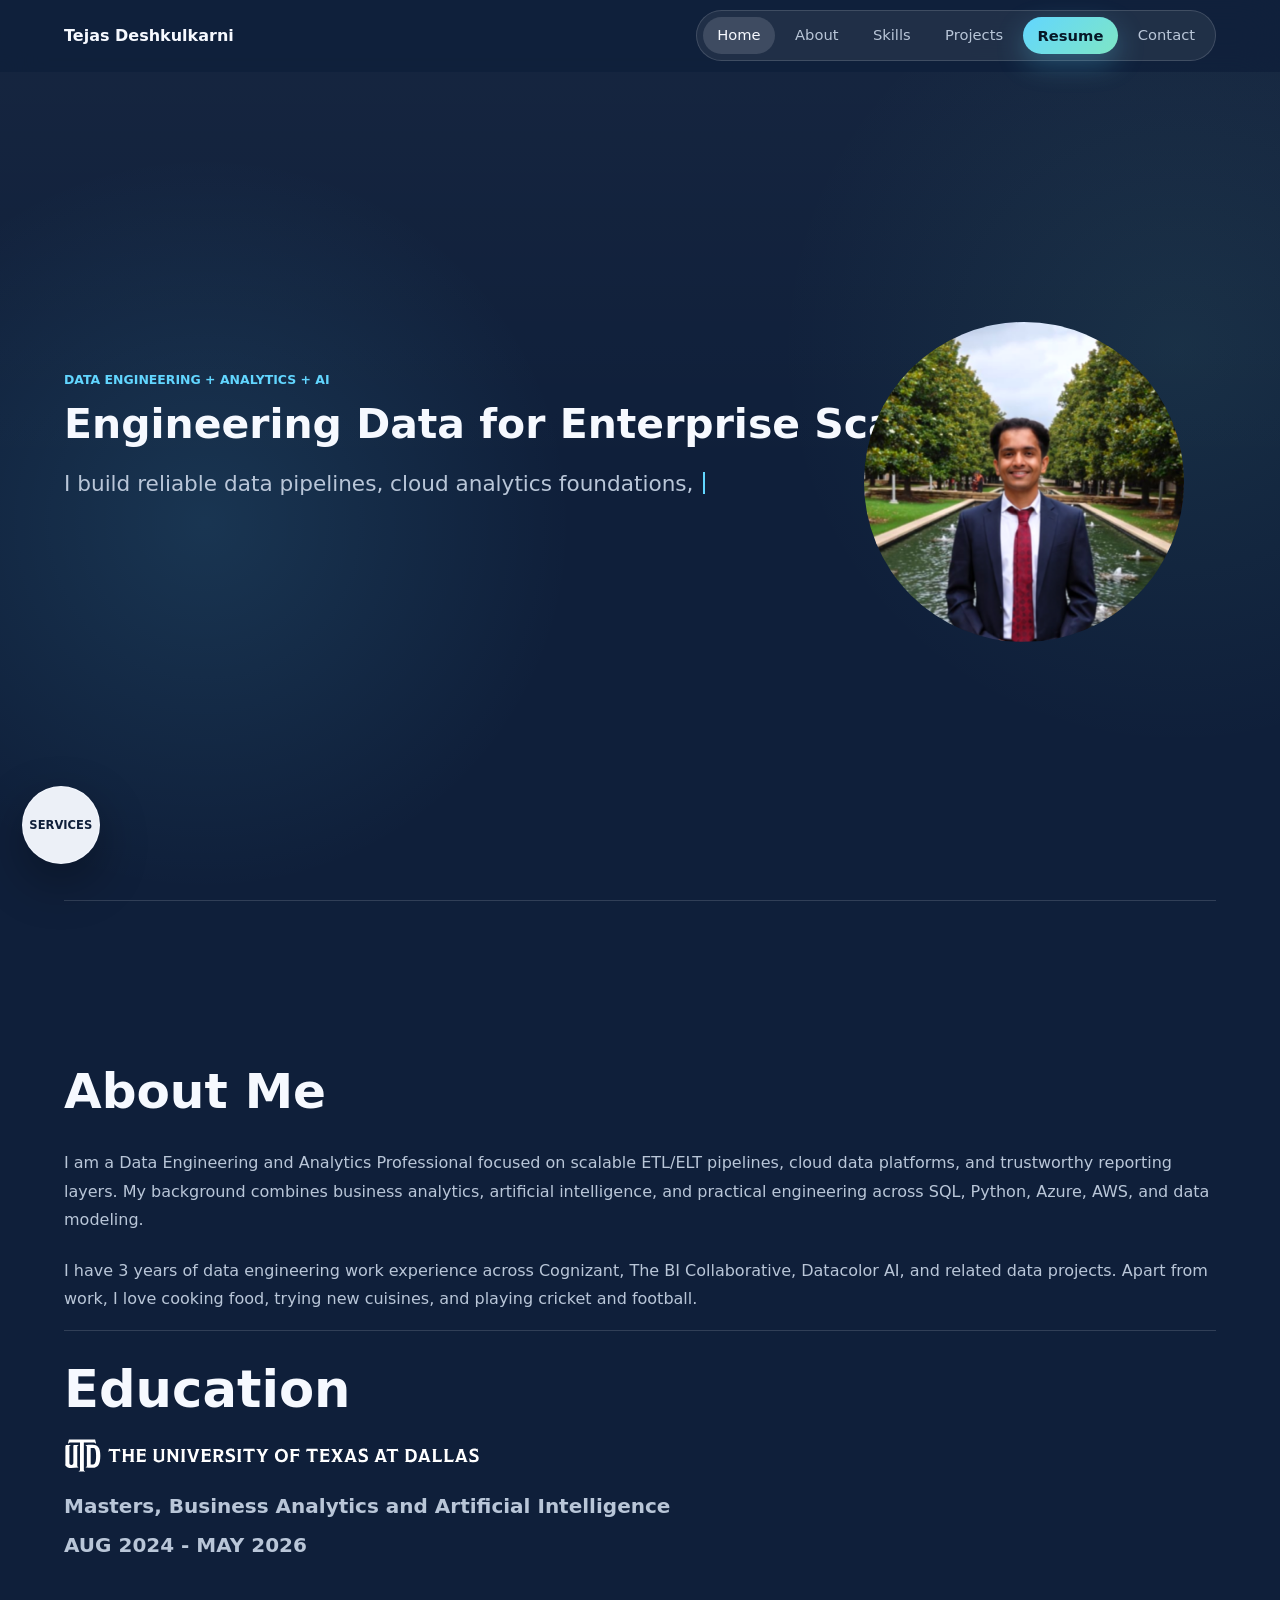
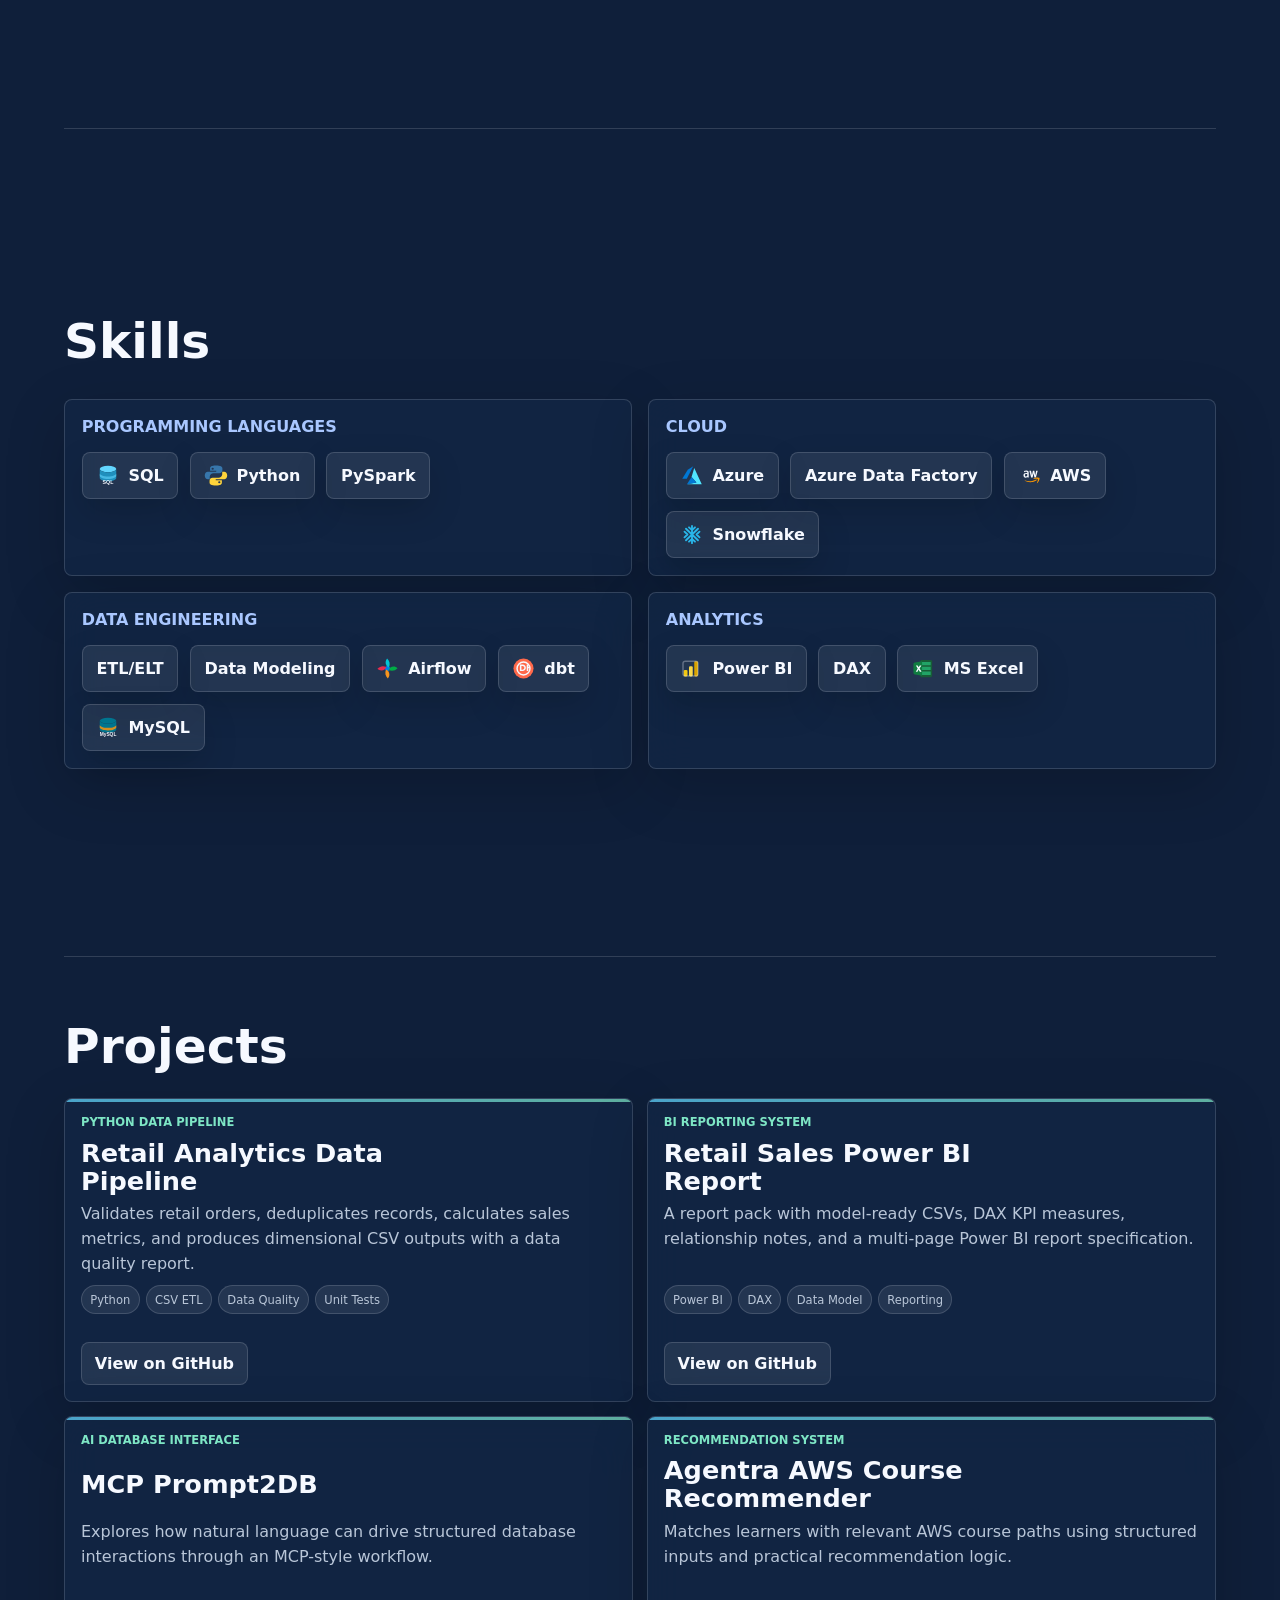
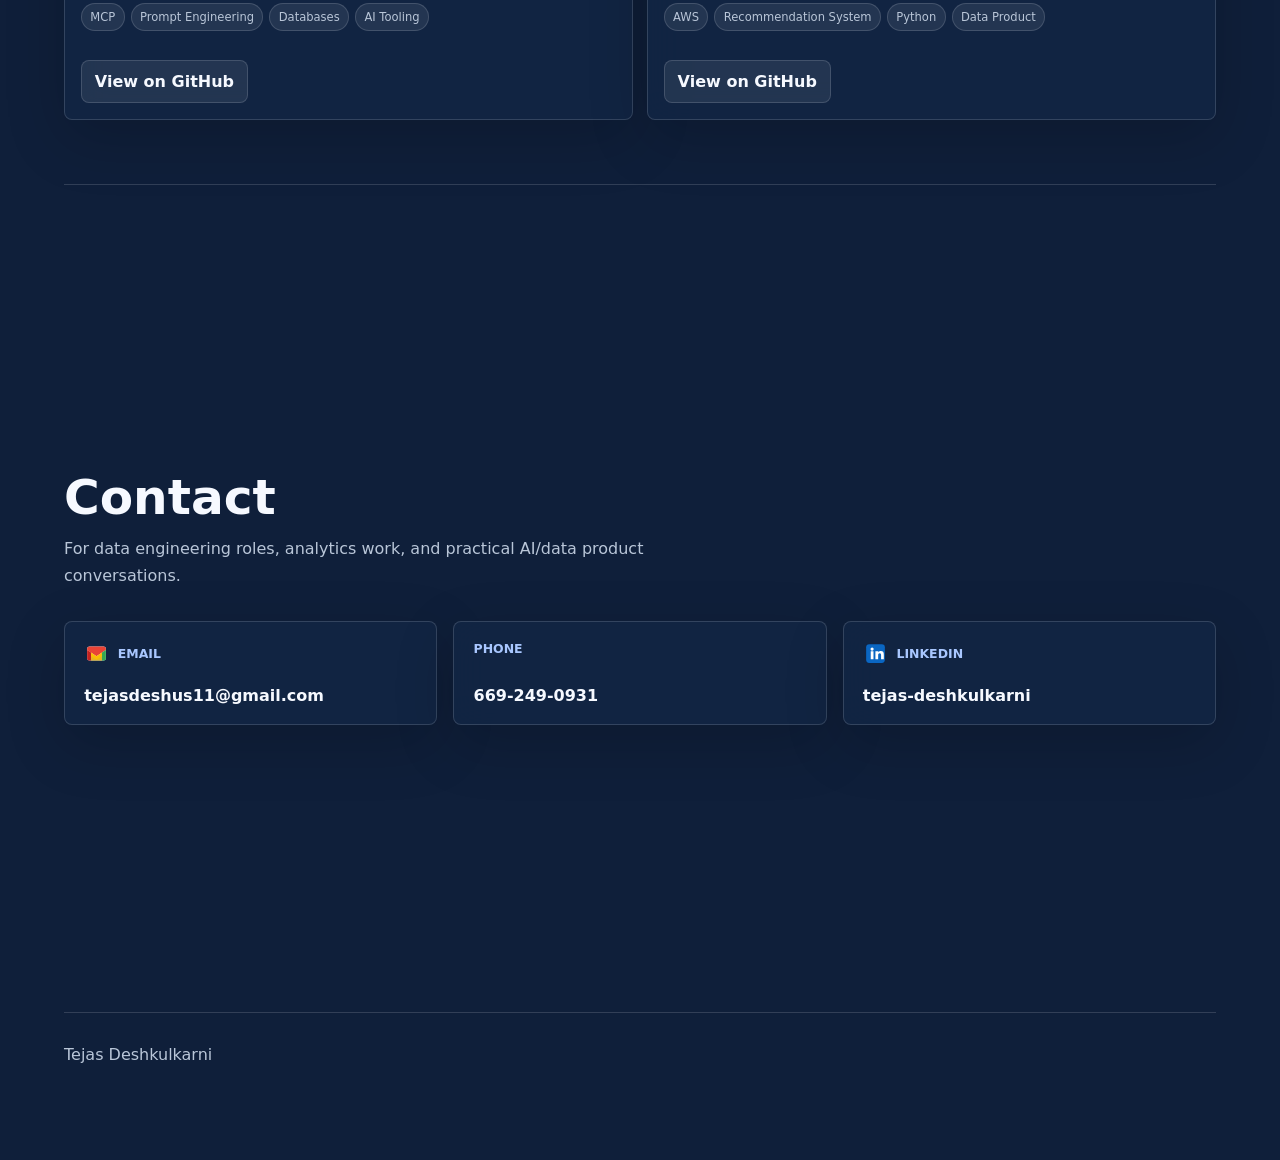
==== commit 06f0c410: "Restore resume dropdown with heartbeat" ====
--- a/index.html
+++ b/index.html
@@ -25,6 +25,13 @@
         <a href="#about">About</a>
         <a href="#skills">Skills</a>
         <a href="#projects">Projects</a>
+        <div class="nav-menu">
+          <button class="resume-toggle" type="button" aria-expanded="false" aria-controls="resume-menu">Resume</button>
+          <div class="resume-menu" id="resume-menu" hidden>
+            <a href="documents/Resume_Tejas_Shripad_Deshkulkarni.pdf" target="_blank" rel="noopener noreferrer">View resume</a>
+            <a href="documents/Resume_Tejas_Shripad_Deshkulkarni.pdf" download>Download PDF</a>
+          </div>
+        </div>
         <a href="#contact">Contact</a>
       </nav>
 
@@ -77,23 +84,6 @@
         </div>
 
         <div class="hero-visual reveal" aria-label="Portrait of Tejas Deshkulkarni">
-          <div class="hero-resume-actions" aria-label="Resume actions">
-            <a
-              class="hero-resume-button"
-              href="documents/Resume_Tejas_Shripad_Deshkulkarni.pdf"
-              target="_blank"
-              rel="noopener noreferrer"
-            >
-              View Resume
-            </a>
-            <a
-              class="hero-resume-button hero-resume-button-secondary"
-              href="documents/Resume_Tejas_Shripad_Deshkulkarni.pdf"
-              download
-            >
-              Download
-            </a>
-          </div>
           <img
             class="hero-portrait"
             src="assets/linkedin-cropped-photo.png"
--- a/styles.css
+++ b/styles.css
@@ -150,7 +150,8 @@
   background: rgba(244, 246, 238, 0.07);
 }
 
-.desktop-nav a {
+.desktop-nav a,
+.resume-toggle {
   position: relative;
   min-height: 2.35rem;
   padding: 0.58rem 0.9rem;
@@ -162,10 +163,59 @@
   transition: color 160ms ease, background 160ms ease, box-shadow 160ms ease, transform 160ms ease;
 }
 
+.resume-toggle {
+  color: var(--on-accent);
+  background: linear-gradient(135deg, var(--accent) 0%, var(--accent-2) 100%);
+  box-shadow: 0 0 0 0 rgba(98, 214, 255, 0.48), 0 10px 28px rgba(98, 214, 255, 0.28);
+  font-weight: 900;
+  animation: resumeHeartbeat 1.35s ease-in-out infinite;
+}
+
 .desktop-nav a:hover,
 .desktop-nav a:focus-visible,
-.desktop-nav a.is-active {
+.desktop-nav a.is-active,
+.resume-toggle:hover,
+.resume-toggle:focus-visible,
+.resume-toggle[aria-expanded="true"] {
   color: var(--ink);
+  background: var(--surface-strong);
+}
+
+.resume-toggle:hover,
+.resume-toggle:focus-visible,
+.resume-toggle[aria-expanded="true"] {
+  color: var(--on-accent);
+  background: linear-gradient(135deg, #8be2ff 0%, #9af0d7 100%);
+  box-shadow: 0 0 0 0.2rem rgba(98, 214, 255, 0.1), 0 14px 36px rgba(98, 214, 255, 0.36);
+}
+
+.nav-menu {
+  position: relative;
+}
+
+.resume-menu {
+  position: absolute;
+  right: 0;
+  top: calc(100% + 0.6rem);
+  z-index: 50;
+  min-width: 12rem;
+  display: grid;
+  gap: 0.25rem;
+  padding: 0.45rem;
+  border: 1px solid var(--line);
+  border-radius: var(--radius);
+  background: rgba(20, 43, 78, 0.98);
+  box-shadow: var(--shadow);
+}
+
+.resume-menu a {
+  min-height: 2.5rem;
+  padding: 0.7rem 0.8rem;
+  border-radius: var(--radius);
+}
+
+.resume-menu a:hover,
+.resume-menu a:focus-visible {
   background: var(--surface-strong);
 }
 
@@ -416,54 +466,7 @@
 .hero-visual {
   position: relative;
   display: grid;
-  gap: 1.15rem;
   justify-items: center;
-}
-
-.hero-resume-actions {
-  justify-self: end;
-  display: inline-flex;
-  align-items: center;
-  gap: 0.55rem;
-  padding: 0.35rem;
-  border: 1px solid rgba(246, 249, 255, 0.26);
-  border-radius: 999px;
-  background: rgba(246, 249, 255, 0.1);
-  box-shadow: 0 0 0 0 rgba(98, 214, 255, 0.48), 0 16px 42px rgba(98, 214, 255, 0.28);
-  animation: resumeHeartbeat 1.35s ease-in-out infinite;
-}
-
-.hero-resume-button {
-  min-height: 2.65rem;
-  display: inline-flex;
-  align-items: center;
-  justify-content: center;
-  padding: 0.7rem 1rem;
-  border: 1px solid transparent;
-  border-radius: 999px;
-  color: var(--on-accent);
-  background: linear-gradient(135deg, var(--accent) 0%, var(--accent-2) 100%);
-  font-size: 0.92rem;
-  font-weight: 900;
-  white-space: nowrap;
-  transition: transform 160ms ease, background 160ms ease, box-shadow 160ms ease;
-}
-
-.hero-resume-button-secondary {
-  color: var(--ink);
-  background: var(--surface);
-  border-color: var(--line);
-}
-
-.hero-resume-button:hover,
-.hero-resume-button:focus-visible {
-  transform: translateY(-2px) scale(1.03);
-  box-shadow: 0 0 0 0.22rem rgba(98, 214, 255, 0.1);
-}
-
-.hero-resume-button-secondary:hover,
-.hero-resume-button-secondary:focus-visible {
-  background: var(--surface-strong);
 }
 
 @keyframes resumeHeartbeat {
@@ -1208,7 +1211,7 @@
     animation: none;
   }
 
-  .hero-resume-actions {
+  .resume-toggle {
     animation: none;
   }
 }
